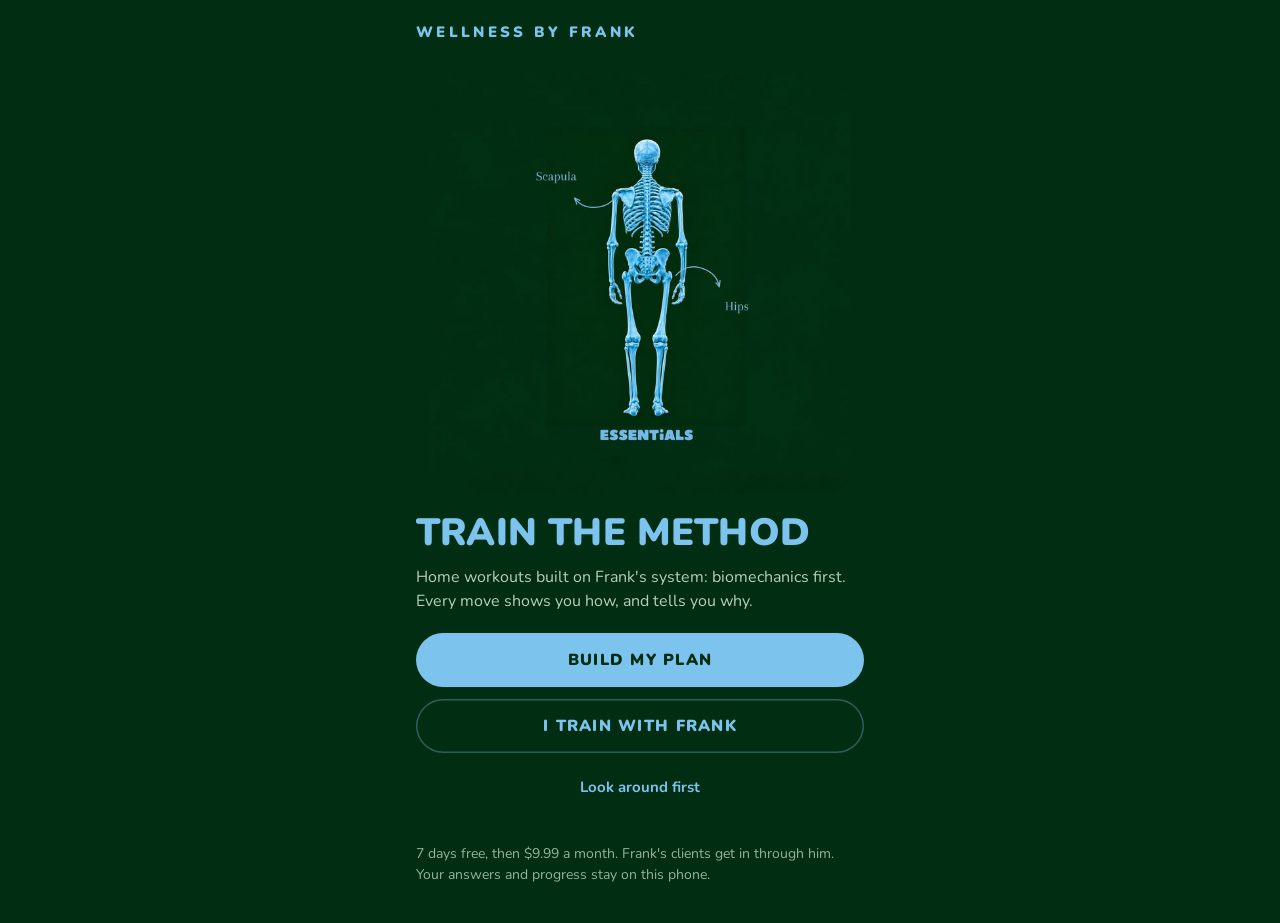
==== index.html @ ff4053e5 "Add the Wellness by Frank workout app with a realistic 3D coach Static web app (PWA, no build step) " ====
<!doctype html>
<html lang="en">
<head>
<meta charset="utf-8">
<meta name="viewport" content="width=device-width, initial-scale=1, viewport-fit=cover">
<title>Wellness by Frank</title>
<meta name="description" content="Home workouts on Frank's method: a 4-week plan, guided sessions with a moving coach, and the why behind every exercise.">
<meta name="theme-color" content="#012D12">
<meta name="color-scheme" content="dark">
<meta name="apple-mobile-web-app-capable" content="yes">
<meta name="mobile-web-app-capable" content="yes">
<meta name="apple-mobile-web-app-status-bar-style" content="black-translucent">
<meta name="apple-mobile-web-app-title" content="Frank">
<link rel="manifest" href="manifest.webmanifest">
<link rel="icon" href="img/icon-192.png" type="image/png">
<link rel="apple-touch-icon" href="img/icon-180.png">
<link rel="preconnect" href="https://fonts.googleapis.com">
<link rel="preconnect" href="https://fonts.gstatic.com" crossorigin>
<link rel="stylesheet" href="https://fonts.googleapis.com/css2?family=Gilda+Display&family=Nunito:wght@400;600;700;800;900&display=swap">
<link rel="stylesheet" href="app.css">
</head>
<body>
<main id="app" class="app" aria-live="off"></main>
<nav class="tabs" id="tabs" aria-label="Sections">
  <div class="tabs-in">
    <button class="tab" data-tab="plan"><svg viewBox="0 0 24 24" aria-hidden="true" fill="none" stroke="currentColor" stroke-width="1.8" stroke-linecap="round" stroke-linejoin="round"><rect x="3.5" y="5" width="17" height="15" rx="3"/><path d="M3.5 10h17M8 3v4M16 3v4M8 14h3"/></svg>Plan</button>
    <button class="tab" data-tab="workouts"><svg viewBox="0 0 24 24" aria-hidden="true" fill="none" stroke="currentColor" stroke-width="1.8" stroke-linecap="round" stroke-linejoin="round"><path d="M8 12h8"/><path d="M5.2 7.5 8 9.1v5.8l-2.8 1.6-2.8-1.6V9.1z"/><path d="M18.8 7.5l2.8 1.6v5.8l-2.8 1.6-2.8-1.6V9.1z"/></svg>Workouts</button>
    <button class="tab" data-tab="food"><svg viewBox="0 0 24 24" aria-hidden="true" fill="none" stroke="currentColor" stroke-width="1.8" stroke-linecap="round" stroke-linejoin="round"><path d="M3.5 12h17a8.5 8.5 0 0 1-17 0z"/><path d="M12 12c0-4 2.5-6.5 6-7-.3 3.6-2.6 6-6 7z"/></svg>Food</button>
    <button class="tab" data-tab="progress"><svg viewBox="0 0 24 24" aria-hidden="true" fill="none" stroke="currentColor" stroke-width="1.8" stroke-linecap="round" stroke-linejoin="round"><path d="M4 19h16"/><path d="M5 15l4.5-5 3.5 3 6-7"/><path d="M15 6h4v4"/></svg>Progress</button>
    <button class="tab" data-tab="frank"><svg viewBox="0 0 24 24" aria-hidden="true" fill="none" stroke="currentColor" stroke-width="1.8" stroke-linecap="round" stroke-linejoin="round"><circle cx="12" cy="8" r="3.6"/><path d="M4.5 20c.8-4 3.8-6 7.5-6s6.7 2 7.5 6"/></svg>Frank</button>
  </div>
</nav>
<div id="overlay" hidden></div>
<div id="toast" class="toast" role="status" aria-live="polite"></div>
<script src="js/figure.js"></script>
<script src="js/exercises.js"></script>
<script src="js/programs.js"></script>
<script src="js/science.js"></script>
<script src="js/sound.js"></script>
<script src="js/figure3d.js"></script>
<script src="js/app.js"></script>
<script type="importmap">{ "imports": { "three": "./vendor/three.module.min.js" } }</script>
<script type="module">
  // the 3D coach: the app starts with the 2D skeleton and switches when the model has loaded
  import * as THREE from 'three';
  import { GLTFLoader } from './vendor/jsm/GLTFLoader.js';
  import { RoomEnvironment } from './vendor/jsm/RoomEnvironment.js';
  window.THREE = THREE;
  window.WBF_GLTF = GLTFLoader;
  window.WBF_ROOM = RoomEnvironment;
  window.dispatchEvent(new Event('wbf-three'));
</script>
</body>
</html>
---- app.css ----
/* Wellness by Frank */
/* Layout: one phone-width column on Frank's forest green. The moving skeleton is the
   hero of every screen; heavy rounded caps state things, a thin serif annotates them,
   the way his posts do. */
:root {
  color-scheme: dark;
  --ground: #012D12;       /* Frank's forest green */
  --ground-2: #053A1B;     /* raised panels */
  --ground-3: #0B4A27;     /* tracks, pressed */
  --sky: #7CC4EE;          /* Frank's sky blue: accent, figure, statements */
  --sky-hi: #A9DCF8;
  --sky-lo: #3E7FB0;       /* far limbs, quiet strokes */
  --ink: #EAF3EC;          /* reading text */
  --ink-2: #B7CEBF;
  --ink-3: #93B49F;
  --line: rgba(124, 196, 238, 0.16);
  --line-2: rgba(124, 196, 238, 0.34);
  --warn: #F2C96B;
  --on-sky: #012D12;
  --scrim: rgba(0, 20, 8, 0.72);
  --f-display: 'Nunito', ui-rounded, 'Arial Rounded MT Bold', system-ui, sans-serif;
  --f-body: 'Nunito', ui-rounded, system-ui, -apple-system, 'Segoe UI', Roboto, sans-serif;
  --f-note: 'Gilda Display', 'Didot', 'Bodoni 72', Georgia, serif;
  --r-card: 18px;
  --r-small: 12px;
  --tabbar: 64px;
  --safe-b: env(safe-area-inset-bottom, 0px);
  --safe-t: env(safe-area-inset-top, 0px);
}

* { box-sizing: border-box; }
html { -webkit-text-size-adjust: 100%; height: 100%; }
body {
  margin: 0;
  min-height: 100%;
  background: var(--ground);
  color: var(--ink);
  font: 400 16px/1.5 var(--f-body);
  -webkit-font-smoothing: antialiased;
  -webkit-tap-highlight-color: transparent;
  overscroll-behavior-y: none;
}
img { max-width: 100%; display: block; }
button, input, select { font: inherit; color: inherit; }
button { cursor: pointer; }
a { color: var(--sky); }
:focus-visible { outline: 2px solid var(--sky-hi); outline-offset: 3px; border-radius: 6px; }
[hidden] { display: none !important; }
.sr { position: absolute; width: 1px; height: 1px; overflow: hidden; clip: rect(0 0 0 0); white-space: nowrap; }

/* ---- type ---- */
.label {
  margin: 0;
  font: 800 12px/1.3 var(--f-body);
  letter-spacing: 0.12em;
  text-transform: uppercase;
  color: var(--sky);
}
.label.dim { color: var(--ink-3); }
.display {
  margin: 0;
  font: 900 30px/1.02 var(--f-display);
  text-transform: uppercase;
  letter-spacing: 0.005em;
  color: var(--sky);
  text-wrap: balance;
}
.display.xl { font-size: 38px; }
.display.m { font-size: 22px; line-height: 1.08; }
.display.s { font-size: 17px; line-height: 1.12; }
.display.ink { color: var(--ink); }
.note { margin: 0; font: 400 21px/1.3 var(--f-note); color: var(--sky-hi); text-wrap: pretty; }
.note.s { font-size: 18px; }
.lead { margin: 0; color: var(--ink-2); font-size: 16px; text-wrap: pretty; }
.small { font-size: 14px; color: var(--ink-2); }
.meta { font-size: 14px; color: var(--ink-3); font-variant-numeric: tabular-nums; }
.num { font-variant-numeric: tabular-nums; }
.ico { width: 1.15em; height: 1.15em; vertical-align: -0.2em; color: var(--sky); }

/* ---- layout ---- */
.app { max-width: 480px; margin: 0 auto; min-height: 100%; position: relative; }
.screen {
  padding: calc(var(--safe-t) + 18px) 16px calc(var(--tabbar) + var(--safe-b) + 28px);
  display: flex; flex-direction: column; gap: 26px;
}
.screen.bare { padding-bottom: calc(var(--safe-b) + 112px); }
.stack { display: flex; flex-direction: column; gap: 12px; min-width: 0; }
.stack.tight { gap: 6px; }
.stack.loose { gap: 18px; }
.rowx { display: flex; align-items: center; gap: 12px; min-width: 0; }
.rowx.wrap { flex-wrap: wrap; }
.between { display: flex; align-items: baseline; justify-content: space-between; gap: 12px; }
.grow { flex: 1; min-width: 0; }
.top-bar { display: flex; align-items: center; justify-content: space-between; gap: 12px; min-height: 44px; }
.hr { height: 1px; background: var(--line); border: 0; margin: 0; }

/* ---- cards ---- */
.card {
  background: var(--ground-2);
  border: 1px solid var(--line);
  border-radius: var(--r-card);
  padding: 18px;
  display: flex; flex-direction: column; gap: 12px;
  min-width: 0;
}
.card.flush { padding: 0; overflow: hidden; gap: 0; }
.card.hero { padding: 18px 18px 16px; gap: 14px; }
.card.quiet { background: transparent; }

/* ---- buttons ---- */
.btn {
  display: inline-flex; align-items: center; justify-content: center; gap: 10px;
  min-height: 54px; padding: 0 26px;
  border: 0; border-radius: 999px;
  background: var(--sky); color: var(--on-sky);
  font: 900 16px/1 var(--f-display); letter-spacing: 0.08em; text-transform: uppercase;
  text-decoration: none;
  transition: transform 0.12s ease, background 0.2s ease;
}
.btn:active { transform: scale(0.98); background: var(--sky-hi); }
.btn.block { width: 100%; }
.btn.two {
  background: transparent; color: var(--sky);
  box-shadow: inset 0 0 0 1.5px var(--line-2);
}
.btn.two:active { background: var(--ground-3); }
.btn.small { min-height: 44px; padding: 0 18px; font-size: 14px; }
.btn svg { width: 20px; height: 20px; }
.link {
  background: none; border: 0; padding: 10px 0; min-height: 44px;
  color: var(--sky); font: 700 15px/1.2 var(--f-body);
  display: inline-flex; align-items: center; gap: 6px; text-decoration: none;
}
.link svg { width: 18px; height: 18px; }
.icon-btn {
  width: 44px; height: 44px; flex: none;
  display: inline-grid; place-items: center;
  background: transparent; border: 0; border-radius: 999px; color: var(--ink);
}
.icon-btn:active { background: var(--ground-3); }
.icon-btn svg { width: 24px; height: 24px; }
.icon-btn.ring { box-shadow: inset 0 0 0 1.5px var(--line-2); color: var(--sky); }

.chips { display: flex; gap: 8px; overflow-x: auto; padding: 2px 16px 4px; margin: 0 -16px; scrollbar-width: none; }
.chips::-webkit-scrollbar { display: none; }
.chip {
  flex: none; min-height: 40px; padding: 0 16px; border-radius: 999px;
  background: transparent; border: 1.5px solid var(--line-2); color: var(--ink-2);
  font: 700 14px/1 var(--f-body);
}
.chip[aria-pressed="true"] { background: var(--sky); border-color: var(--sky); color: var(--on-sky); }

.tag {
  display: inline-flex; align-items: center; gap: 4px;
  font: 800 11px/1 var(--f-body); letter-spacing: 0.1em; text-transform: uppercase;
  color: var(--sky); border: 1px solid var(--line-2); border-radius: 999px; padding: 5px 9px;
}
.tag.solid { background: var(--sky); color: var(--on-sky); border-color: var(--sky); }

/* ---- list rows ---- */
.list { display: flex; flex-direction: column; }
.list > * + * { border-top: 1px solid var(--line); }
.item {
  display: flex; align-items: center; gap: 14px; min-height: 64px; padding: 10px 0;
  background: none; border: 0; width: 100%; text-align: left; color: inherit;
}
.item .grow > b { display: block; font-weight: 700; font-size: 16px; color: var(--ink); line-height: 1.25; }
.item .grow > span { display: block; }
.item .chev { color: var(--ink-3); width: 20px; height: 20px; flex: none; }
.thumb {
  width: 56px; height: 56px; flex: none; border-radius: 14px;
  background: var(--ground-3); overflow: hidden; display: grid; place-items: center;
}
.thumb .fig { width: 100%; height: 100%; }
.thumb.big { width: 72px; height: 72px; }
.dose { font: 800 15px/1 var(--f-body); color: var(--sky); font-variant-numeric: tabular-nums; white-space: nowrap; }

/* ---- the figure ---- */
.fig { display: block; width: 100%; height: 100%; overflow: visible; }
.fg-floor { stroke: var(--line-2); stroke-width: 1; fill: none; vector-effect: non-scaling-stroke; }
.fg-shadow { fill: rgba(0, 0, 0, 0.3); }
.fg-bone, .fg-spine { fill: none; stroke-linecap: round; stroke-linejoin: round; }
.fg-near { stroke: var(--sky); stroke-width: 4.4; }
.fg-far { stroke: var(--sky-lo); stroke-width: 4; }
.fg-girdle { stroke: var(--sky); stroke-width: 3; }
.fg-spine { stroke: var(--sky); stroke-width: 6; }
.fg-foot { stroke-width: 3.4; }
.fg-head { fill: var(--sky); }
.fg-eye { fill: var(--ground); }
.fg-joints circle { fill: var(--ground); stroke: var(--sky-hi); stroke-width: 1; }
.fg-db { fill: var(--sky-lo); stroke: var(--sky-hi); stroke-width: 0.9; }
.fg-ring { fill: none; stroke: var(--sky-hi); stroke-width: 1.4; }
.fg-strap { stroke: var(--sky-lo); stroke-width: 1.6; fill: none; }
.fp-solid { fill: var(--ground-3); stroke: var(--sky-lo); stroke-width: 1; }
.fp-soft { fill: var(--ground-3); stroke: var(--sky); stroke-width: 1; }
.fp-line { stroke: var(--sky-lo); stroke-width: 1.4; fill: none; }
.fp-hatch { stroke: var(--sky-lo); stroke-width: 0.8; }
.fg-note-line { fill: none; stroke: var(--sky-hi); stroke-width: 1.3; stroke-linecap: round; stroke-linejoin: round; vector-effect: non-scaling-stroke; }
.fg-note-text { fill: var(--sky-hi); font-family: var(--f-note); }
.fig-box { position: relative; width: 100%; aspect-ratio: 4 / 3; max-width: 100%; }
.fig-box.wide { aspect-ratio: 16 / 10; }
.fig-box .fig, .fig-box .fig3d { position: absolute; inset: 0; }
.fig3d { display: block; width: 100%; height: 100%; }
.thumb .fig3d { width: 100%; height: 100%; }
.pl-fig-wrap { position: relative; flex: 1; min-height: 150px; display: flex; flex-direction: column; }
.pl-fig-wrap > .fig-box { flex: none; }
.turn { position: absolute; right: 0; bottom: 0; color: var(--sky); background: rgba(1, 45, 18, 0.6); }
.turn svg { width: 22px; height: 22px; }

/* ---- tab bar ---- */
.tabs {
  position: fixed; left: 0; right: 0; bottom: 0; z-index: 20;
  padding-bottom: var(--safe-b);
  background: var(--ground);
  border-top: 1px solid var(--line);
}
.tabs-in { max-width: 480px; margin: 0 auto; display: grid; grid-template-columns: repeat(5, 1fr); height: var(--tabbar); }
.tab {
  background: none; border: 0; color: var(--ink-3);
  display: flex; flex-direction: column; align-items: center; justify-content: center; gap: 4px;
  font: 700 11px/1 var(--f-body); letter-spacing: 0.02em;
}
.tab svg { width: 24px; height: 24px; }
.tab[aria-current="page"] { color: var(--sky); }

/* ---- plan ---- */
.hello { display: flex; justify-content: space-between; align-items: flex-start; gap: 12px; }
.avatar {
  width: 44px; height: 44px; border-radius: 999px; flex: none;
  background: var(--sky); color: var(--on-sky); border: 0;
  font: 900 18px/1 var(--f-display); display: grid; place-items: center;
}
.weeks { display: flex; flex-direction: column; gap: 8px; }
.week { display: grid; grid-template-columns: 34px repeat(7, 1fr); gap: 4px; align-items: center; }
.week .label { font-size: 11px; }
.day {
  aspect-ratio: 1; max-width: 100%; min-height: 36px; border-radius: 999px; border: 0;
  display: grid; place-items: center;
  font: 800 13px/1 var(--f-body); font-variant-numeric: tabular-nums;
  background: transparent; color: var(--ink-3); padding: 0;
}
.day.train { color: var(--ink); box-shadow: inset 0 0 0 1.5px var(--line-2); background: var(--ground-2); }
.day.rest { color: var(--ink-3); font-weight: 600; opacity: 0.55; }
.day.done { background: var(--sky); color: var(--on-sky); box-shadow: none; }
.day.done svg { width: 16px; height: 16px; }
.day.next { box-shadow: inset 0 0 0 2.5px var(--sky); color: var(--sky); }
.day.today-mark { position: relative; }
.legend { display: flex; gap: 16px; flex-wrap: wrap; }
.legend span { display: inline-flex; align-items: center; gap: 6px; font-size: 13px; color: var(--ink-3); }
.legend i { width: 12px; height: 12px; border-radius: 99px; display: inline-block; }

.lesson { position: relative; padding-right: 54px; }
.lesson svg.doodle { position: absolute; right: 12px; top: 14px; width: 40px; height: 40px; color: var(--sky-lo); }

.rail { display: flex; gap: 12px; overflow-x: auto; scroll-snap-type: x mandatory; padding: 2px 16px 6px; margin: 0 -16px; scrollbar-width: none; }
.rail::-webkit-scrollbar { display: none; }
.rail > * { scroll-snap-align: start; flex: none; }
.mini {
  width: 160px; background: var(--ground-2); border: 1px solid var(--line); border-radius: var(--r-card);
  padding: 12px; display: flex; flex-direction: column; gap: 8px; text-align: left; color: inherit;
}
.mini .fig-box { aspect-ratio: 4 / 3; background: var(--ground-3); border-radius: 12px; overflow: hidden; }
.mini b { font-weight: 800; font-size: 15px; line-height: 1.2; }

.prog {
  width: 78%; max-width: 330px; background: var(--ground-2); border: 1px solid var(--line); border-radius: var(--r-card);
  overflow: hidden; color: inherit; text-align: left; padding: 0; display: flex; flex-direction: column;
}
.prog img { width: 100%; aspect-ratio: 1; object-fit: cover; }
.prog .cap { padding: 14px 16px 16px; display: flex; flex-direction: column; gap: 4px; }

.levels .item .tag { margin-left: auto; }
.here { color: var(--sky); font-weight: 800; }

/* ---- workout detail ---- */
.detail-head { display: flex; flex-direction: column; gap: 10px; }
.block-title { display: flex; justify-content: space-between; align-items: baseline; padding-top: 6px; }
.dock {
  position: fixed; left: 0; right: 0; bottom: 0; z-index: 25;
  padding: 12px 16px calc(var(--safe-b) + 12px);
  background: var(--ground);
  border-top: 1px solid var(--line);
}
.dock-in { max-width: 448px; margin: 0 auto; display: flex; gap: 10px; }
.swap-btn { color: var(--ink-3); }
.kit-line { display: flex; flex-wrap: wrap; gap: 6px; }

/* ---- sheet and modal ---- */
.sheet-wrap { position: fixed; inset: 0; z-index: 40; display: flex; align-items: flex-end; justify-content: center; background: var(--scrim); }
.sheet {
  width: 100%; max-width: 480px; max-height: 92%; overflow-y: auto; overscroll-behavior: contain;
  background: var(--ground); border-radius: 22px 22px 0 0; border-top: 1px solid var(--line-2);
  padding: 8px 16px calc(var(--safe-b) + 28px);
  animation: rise 0.22s ease-out;
}
.sheet .grab { width: 40px; height: 4px; border-radius: 9px; background: var(--line-2); margin: 4px auto 6px; }
.sheet-body { display: flex; flex-direction: column; gap: 20px; }
@keyframes rise { from { transform: translateY(24px); opacity: 0.4; } to { transform: none; opacity: 1; } }
.modal-wrap { position: fixed; inset: 0; z-index: 60; display: grid; place-items: center; padding: 24px; background: var(--scrim); }
.modal { width: 100%; max-width: 360px; background: var(--ground-2); border: 1px solid var(--line-2); border-radius: 20px; padding: 22px; display: flex; flex-direction: column; gap: 16px; }
.modal .rowx { justify-content: flex-end; }
.toast {
  position: fixed; left: 50%; bottom: calc(var(--tabbar) + var(--safe-b) + 16px); z-index: 70;
  transform: translate(-50%, 20px); opacity: 0; pointer-events: none;
  background: var(--sky); color: var(--on-sky); border-radius: 999px; padding: 12px 18px;
  font: 800 14px/1.2 var(--f-body); max-width: calc(100% - 32px); text-align: center;
  transition: opacity 0.2s ease, transform 0.2s ease;
}
.toast.on { opacity: 1; transform: translate(-50%, 0); }

.steps { margin: 0; padding: 0; list-style: none; counter-reset: s; display: flex; flex-direction: column; gap: 10px; }
.steps li { counter-increment: s; display: grid; grid-template-columns: 28px 1fr; gap: 8px; color: var(--ink); }
.steps li::before {
  content: counter(s); width: 24px; height: 24px; border-radius: 99px; background: var(--ground-3); color: var(--sky);
  font: 900 13px/24px var(--f-body); text-align: center; margin-top: 1px;
}
.bul { margin: 0; padding: 0; list-style: none; display: flex; flex-direction: column; gap: 8px; }
.bul li { position: relative; padding-left: 20px; color: var(--ink); }
.bul li::before { content: ''; position: absolute; left: 4px; top: 10px; width: 7px; height: 2px; background: var(--sky); border-radius: 2px; }
.bul.x li::before { width: 9px; height: 9px; top: 7px; left: 2px; background: none; border: 2px solid var(--warn); border-radius: 99px; }

/* ---- onboarding ---- */
.ob { min-height: 100%; display: flex; flex-direction: column; gap: 22px; padding: calc(var(--safe-t) + 14px) 16px calc(var(--safe-b) + 24px); }
.ob-bar { height: 4px; background: var(--ground-3); border-radius: 9px; overflow: hidden; flex: 1; }
.ob-bar i { display: block; height: 100%; background: var(--sky); border-radius: 9px; transition: width 0.3s ease; }
.choice {
  display: flex; align-items: center; gap: 14px; width: 100%; text-align: left;
  padding: 16px; border-radius: 16px; min-height: 72px;
  background: var(--ground-2); border: 1.5px solid var(--line); color: var(--ink);
}
.choice b { display: block; font-weight: 800; font-size: 17px; }
.choice span { display: block; font-size: 14px; color: var(--ink-2); }
.choice[aria-pressed="true"], .choice[aria-checked="true"] { border-color: var(--sky); background: var(--ground-3); }
.choice .ic { width: 44px; height: 44px; border-radius: 12px; display: grid; place-items: center; background: var(--ground-3); color: var(--sky); flex: none; }
.choice .ic svg { width: 26px; height: 26px; }
.choice .tick { margin-left: auto; width: 26px; height: 26px; border-radius: 99px; flex: none; box-shadow: inset 0 0 0 1.5px var(--line-2); display: grid; place-items: center; color: transparent; }
.choice[aria-pressed="true"] .tick, .choice[aria-checked="true"] .tick { background: var(--sky); box-shadow: none; color: var(--on-sky); }
.choice .tick svg { width: 16px; height: 16px; }
.bigpick { display: grid; grid-template-columns: repeat(3, 1fr); gap: 10px; }
.bigpick button {
  min-height: 96px; border-radius: 18px; background: var(--ground-2); border: 1.5px solid var(--line); color: var(--ink);
  display: flex; flex-direction: column; align-items: center; justify-content: center; gap: 4px;
}
.bigpick button b { font: 900 34px/1 var(--f-display); color: var(--sky); }
.bigpick button span { font-size: 13px; color: var(--ink-2); }
.bigpick button[aria-pressed="true"] { border-color: var(--sky); background: var(--ground-3); }
.yn { display: flex; flex-direction: column; }
.yn > div { display: flex; align-items: center; gap: 12px; padding: 12px 0; border-top: 1px solid var(--line); }
.yn > div:last-child { border-bottom: 1px solid var(--line); }
.yn p { margin: 0; flex: 1; min-width: 0; }
.seg { display: inline-flex; background: var(--ground-3); border-radius: 999px; padding: 3px; flex: none; }
.seg button { border: 0; background: none; min-height: 38px; min-width: 52px; padding: 0 12px; border-radius: 999px; font: 800 14px/1 var(--f-body); color: var(--ink-2); }
.seg button[aria-pressed="true"] { background: var(--sky); color: var(--on-sky); }
.field { display: flex; flex-direction: column; gap: 6px; }
.field label { font: 800 12px/1.2 var(--f-body); letter-spacing: 0.12em; text-transform: uppercase; color: var(--sky); }
.input {
  width: 100%; min-height: 52px; padding: 0 16px; border-radius: 14px;
  background: var(--ground-2); border: 1.5px solid var(--line-2); color: var(--ink); font-size: 17px;
}
.input:focus { outline: none; border-color: var(--sky); }
.input::placeholder { color: var(--ink-3); }
.inline-form { display: flex; gap: 8px; }
.inline-form .input { flex: 1; min-width: 0; }
.callout { border-left: 3px solid var(--warn); padding: 4px 0 4px 14px; color: var(--ink); }
.callout.sky { border-color: var(--sky); }
.welcome { min-height: 100%; display: flex; flex-direction: column; padding: calc(var(--safe-t) + 10px) 16px calc(var(--safe-b) + 24px); gap: 20px; }
.welcome .hero-img { width: 100%; max-width: 420px; margin: 0 auto; aspect-ratio: 1; border-radius: 24px; overflow: hidden; }
.welcome .hero-img img { width: 100%; height: 100%; object-fit: cover; }
.wordmark { font: 900 15px/1 var(--f-display); letter-spacing: 0.22em; text-transform: uppercase; color: var(--sky); }

/* ---- player ---- */
.player {
  position: fixed; inset: 0; z-index: 30; background: var(--ground);
  display: flex; flex-direction: column;
  padding: calc(var(--safe-t) + 8px) 16px calc(var(--safe-b) + 18px);
  max-width: 480px; margin: 0 auto;
}
.pl-top { display: flex; align-items: center; gap: 8px; }
.pl-segs { flex: 1; display: flex; gap: 3px; min-width: 0; }
.pl-segs i { flex: 1; height: 4px; border-radius: 9px; background: var(--ground-3); }
.pl-segs i.on { background: var(--sky); }
.pl-segs i.now { background: var(--sky-lo); }
.pl-clock { font: 800 14px/1 var(--f-body); color: var(--ink-2); font-variant-numeric: tabular-nums; min-width: 48px; text-align: right; }
.pl-body { flex: 1; min-height: 0; display: flex; flex-direction: column; gap: 10px; padding-top: 8px; }
.pl-fig { flex: 1; min-height: 150px; position: relative; }
.pl-fig .fig, .pl-fig .fig3d { position: absolute; inset: 0; }
.pl-next-fig .fig3d { position: absolute; inset: 0; }
.pl-name { display: flex; flex-direction: column; gap: 6px; }
.pl-big { font: 900 76px/0.95 var(--f-display); color: var(--ink); font-variant-numeric: tabular-nums; letter-spacing: -0.01em; }
.pl-big small { font-size: 0.5em; color: var(--sky); margin-right: 6px; }
.pl-bar { height: 6px; border-radius: 9px; background: var(--ground-3); overflow: hidden; }
.pl-bar i { display: block; height: 100%; width: 0; background: var(--sky); border-radius: 9px; transition: width 0.25s linear; }
.pl-cue { min-height: 1.3em; }
.pl-ctrl { display: grid; grid-template-columns: 1fr auto 1fr; align-items: center; gap: 10px; padding-top: 6px; }
.pl-ctrl .icon-btn { width: 56px; height: 56px; }
.pl-ctrl .icon-btn:first-child { justify-self: start; }
.pl-ctrl .icon-btn:last-child { justify-self: end; }
.pl-main {
  width: 88px; height: 88px; border-radius: 999px; border: 0;
  background: var(--sky); color: var(--on-sky); display: grid; place-items: center;
}
.pl-main svg { width: 38px; height: 38px; }
.pl-main:active { background: var(--sky-hi); }
.pl-rest { flex: 1; display: flex; flex-direction: column; justify-content: center; gap: 16px; }
.pl-next { display: flex; flex-direction: column; gap: 8px; padding: 14px 16px 16px; border-radius: var(--r-card); background: var(--ground-2); border: 1px solid var(--line); }
.pl-next-fig { position: relative; width: 100%; aspect-ratio: 16 / 9; max-width: 100%; }
.pl-next-fig .fig { position: absolute; inset: 0; }
.ring-wrap { position: relative; width: 168px; height: 168px; margin: 0 auto; }
.ring-wrap svg { width: 100%; height: 100%; transform: rotate(-90deg); }
.ring-wrap .track { fill: none; stroke: var(--ground-3); stroke-width: 10; }
.ring-wrap .fill { fill: none; stroke: var(--sky); stroke-width: 10; stroke-linecap: round; transition: stroke-dashoffset 0.25s linear; }
.ring-wrap .pl-big { position: absolute; inset: 0; display: grid; place-items: center; font-size: 72px; color: var(--sky); }
.badge { width: 64px; height: 64px; border-radius: 999px; background: var(--sky); color: var(--on-sky); display: grid; place-items: center; }
.badge svg { width: 34px; height: 34px; stroke-width: 2.6; }
.paused-veil { position: absolute; inset: 0; display: grid; place-items: center; background: rgba(1, 45, 18, 0.55); border-radius: 18px; }

/* ---- done ---- */
.stats { display: grid; grid-template-columns: repeat(3, 1fr); gap: 1px; background: var(--line); border-radius: var(--r-card); overflow: hidden; border: 1px solid var(--line); }
.stats > div { background: var(--ground-2); padding: 14px 12px; display: flex; flex-direction: column; gap: 4px; min-width: 0; }
.stats b { font: 900 26px/1 var(--f-display); color: var(--ink); font-variant-numeric: tabular-nums; }
.stats span { font-size: 12px; color: var(--ink-3); font-weight: 700; text-transform: uppercase; letter-spacing: 0.1em; }
.feel { display: grid; grid-template-columns: repeat(3, 1fr); gap: 8px; }
.feel button { min-height: 56px; border-radius: 14px; border: 1.5px solid var(--line-2); background: transparent; color: var(--ink); font-weight: 800; font-size: 14px; padding: 6px; }
.feel button[aria-pressed="true"] { background: var(--sky); border-color: var(--sky); color: var(--on-sky); }

/* ---- progress ---- */
.cal { display: grid; grid-template-columns: repeat(7, 1fr); gap: 4px; text-align: center; }
.cal .dow { font: 800 11px/1 var(--f-body); color: var(--ink-3); padding: 4px 0 6px; letter-spacing: 0.06em; }
.cal .d { aspect-ratio: 1; display: grid; place-items: center; border-radius: 99px; font-size: 14px; color: var(--ink-2); font-variant-numeric: tabular-nums; max-width: 100%; }
.cal .d.on { background: var(--sky); color: var(--on-sky); font-weight: 800; }
.cal .d.today { box-shadow: inset 0 0 0 1.5px var(--sky); color: var(--sky); font-weight: 800; }
.cal .d.on.today { box-shadow: inset 0 0 0 2px var(--on-sky); color: var(--on-sky); }
.chart { width: 100%; height: auto; display: block; overflow: visible; }
.chart text { font: 700 11px var(--f-body); fill: var(--ink-3); }
.chart .bar { fill: var(--sky); }
.chart .bar.dim { fill: var(--sky-lo); }
.chart .grid { stroke: var(--line); stroke-width: 1; }
.chart .line { fill: none; stroke: var(--sky); stroke-width: 2.5; stroke-linejoin: round; stroke-linecap: round; }
.chart .area { fill: rgba(124, 196, 238, 0.12); }
.chart .dot { fill: var(--ground); stroke: var(--sky); stroke-width: 2.5; }
.chart .val { fill: var(--ink); font-weight: 800; }
.empty { color: var(--ink-3); font-size: 15px; }

/* ---- food ---- */
.glasses { display: grid; grid-template-columns: repeat(8, 1fr); gap: 6px; }
.glass { aspect-ratio: 3 / 4; border: 0; border-radius: 10px; background: var(--ground-3); color: var(--sky-lo); display: grid; place-items: center; padding: 0; max-width: 100%; }
.glass svg { width: 70%; height: 70%; }
.glass[aria-pressed="true"] { background: var(--sky); color: var(--on-sky); }
.meal { display: flex; flex-direction: column; gap: 10px; padding: 14px 0; }
.meal-top { display: flex; gap: 10px; align-items: baseline; }
.meal-top b { font-weight: 700; flex: 1; min-width: 0; overflow-wrap: anywhere; }
.toggles { display: flex; gap: 8px; flex-wrap: wrap; }
.toggle { min-height: 36px; padding: 0 14px; border-radius: 999px; border: 1.5px solid var(--line-2); background: none; color: var(--ink-2); font: 700 13px/1 var(--f-body); display: inline-flex; align-items: center; gap: 6px; }
.toggle[aria-pressed="true"] { border-color: var(--sky); color: var(--sky); background: var(--ground-3); }
.toggle svg { width: 14px; height: 14px; }

/* ---- frank ---- */
.frank-hero { margin: calc(-1 * (var(--safe-t) + 18px)) -16px 0; position: relative; }
.frank-hero img { width: 100%; aspect-ratio: 1; object-fit: cover; }
.method { display: flex; flex-direction: column; gap: 4px; padding: 14px 0; }
.switch {
  width: 52px; height: 32px; border-radius: 999px; border: 0; background: var(--ground-3); position: relative; flex: none;
  box-shadow: inset 0 0 0 1.5px var(--line-2);
}
.switch::after { content: ''; position: absolute; top: 4px; left: 4px; width: 24px; height: 24px; border-radius: 99px; background: var(--ink-3); transition: transform 0.18s ease, background 0.18s ease; }
.switch[aria-checked="true"] { background: var(--sky); box-shadow: none; }
.switch[aria-checked="true"]::after { transform: translateX(20px); background: var(--on-sky); }
.set-row { display: flex; align-items: center; gap: 12px; min-height: 60px; padding: 8px 0; }
.set-row > div { flex: 1; min-width: 0; }
.set-row b { display: block; font-weight: 700; }
.handle { font: 800 17px/1.2 var(--f-body); color: var(--ink); user-select: all; -webkit-user-select: all; }

@media (min-width: 560px) {
  .screen { padding-top: calc(var(--safe-t) + 28px); }
}
@media (prefers-reduced-motion: reduce) {
  *, *::before, *::after { animation: none !important; transition: none !important; }
}

/* ---- membership, Frank's clients, coach tools ---- */
.coach-row { display: flex; flex-direction: column; gap: 10px; padding: 14px 0; }
.coach-row b { display: block; font-weight: 700; }
.coach-move { display: flex; align-items: center; gap: 12px; padding: 10px 0; }
.coach-move b { font-weight: 700; line-height: 1.25; }
.stepper { display: inline-flex; align-items: center; gap: 10px; }
.stepper .icon-btn { width: 38px; height: 38px; }
.stepper .icon-btn svg { width: 18px; height: 18px; }
.stepper .dose { min-width: 70px; text-align: center; }
textarea.input { font: inherit; line-height: 1.45; }

/* ---- the science page ---- */
.cite { display: inline-grid; place-items: center; min-width: 22px; height: 20px; padding: 0 5px; margin-left: 3px; border-radius: 999px;
  background: var(--ground-3); color: var(--sky); font: 800 11px/1 var(--f-body); text-decoration: none; vertical-align: 1px; }
.sources { margin: 0; padding-left: 22px; display: flex; flex-direction: column; gap: 10px; color: var(--ink-2); font-size: 14px; }
.sources a { color: var(--ink-2); overflow-wrap: anywhere; }
.sources li.hit a { color: var(--sky); }
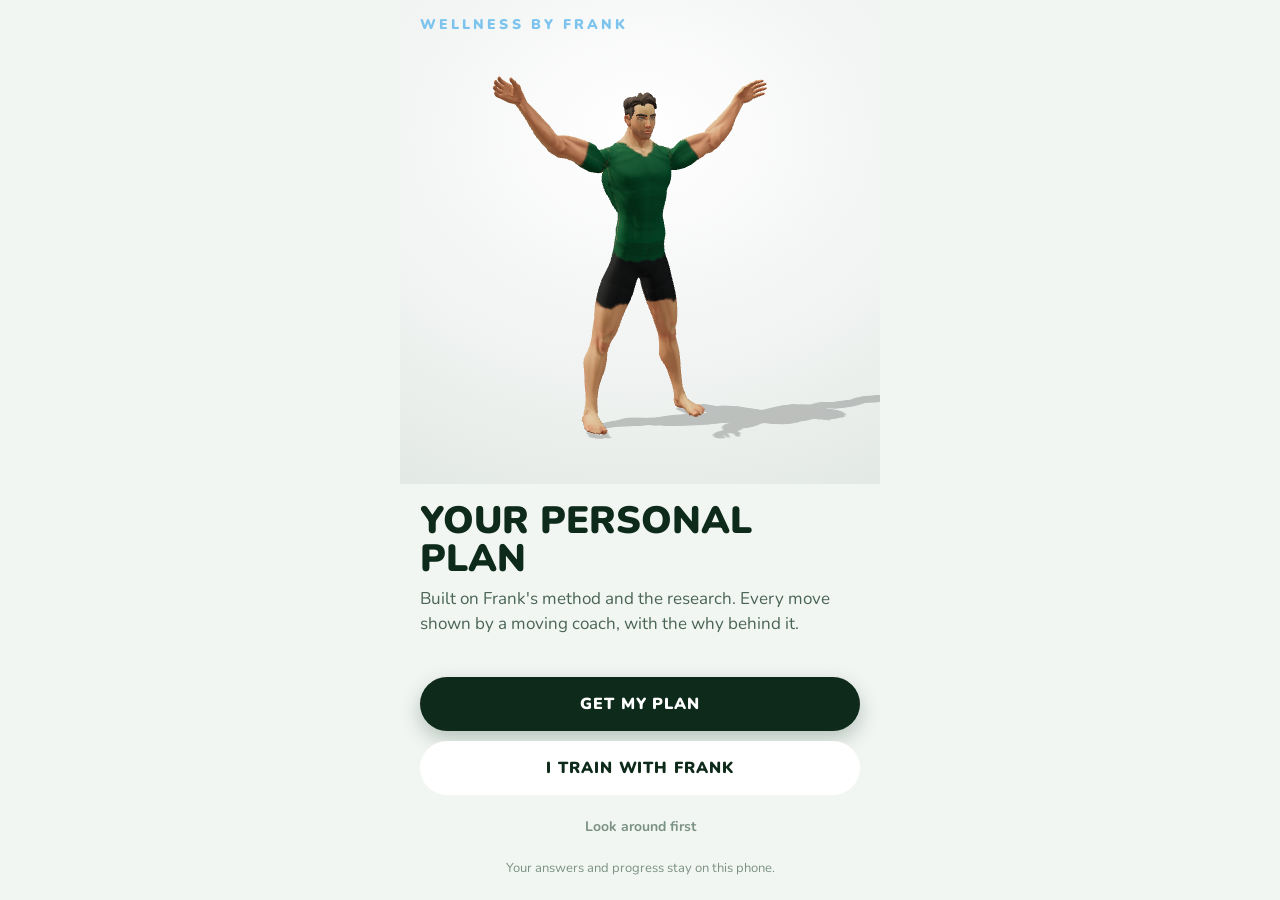
==== commit 26f530bc: "Rebuild the app to the reference app's standard - Onboarding in three parts like the reference app: " ====
--- a/index.html
+++ b/index.html
@@ -25,9 +25,9 @@
   <div class="tabs-in">
     <button class="tab" data-tab="plan"><svg viewBox="0 0 24 24" aria-hidden="true" fill="none" stroke="currentColor" stroke-width="1.8" stroke-linecap="round" stroke-linejoin="round"><rect x="3.5" y="5" width="17" height="15" rx="3"/><path d="M3.5 10h17M8 3v4M16 3v4M8 14h3"/></svg>Plan</button>
     <button class="tab" data-tab="workouts"><svg viewBox="0 0 24 24" aria-hidden="true" fill="none" stroke="currentColor" stroke-width="1.8" stroke-linecap="round" stroke-linejoin="round"><path d="M8 12h8"/><path d="M5.2 7.5 8 9.1v5.8l-2.8 1.6-2.8-1.6V9.1z"/><path d="M18.8 7.5l2.8 1.6v5.8l-2.8 1.6-2.8-1.6V9.1z"/></svg>Workouts</button>
-    <button class="tab" data-tab="food"><svg viewBox="0 0 24 24" aria-hidden="true" fill="none" stroke="currentColor" stroke-width="1.8" stroke-linecap="round" stroke-linejoin="round"><path d="M3.5 12h17a8.5 8.5 0 0 1-17 0z"/><path d="M12 12c0-4 2.5-6.5 6-7-.3 3.6-2.6 6-6 7z"/></svg>Food</button>
-    <button class="tab" data-tab="progress"><svg viewBox="0 0 24 24" aria-hidden="true" fill="none" stroke="currentColor" stroke-width="1.8" stroke-linecap="round" stroke-linejoin="round"><path d="M4 19h16"/><path d="M5 15l4.5-5 3.5 3 6-7"/><path d="M15 6h4v4"/></svg>Progress</button>
-    <button class="tab" data-tab="frank"><svg viewBox="0 0 24 24" aria-hidden="true" fill="none" stroke="currentColor" stroke-width="1.8" stroke-linecap="round" stroke-linejoin="round"><circle cx="12" cy="8" r="3.6"/><path d="M4.5 20c.8-4 3.8-6 7.5-6s6.7 2 7.5 6"/></svg>Frank</button>
+    <button class="tab" data-tab="today"><svg viewBox="0 0 24 24" aria-hidden="true" fill="none" stroke="currentColor" stroke-width="1.8" stroke-linecap="round" stroke-linejoin="round"><path d="M3 12h4l2.2-5.5 4.6 11 2.2-5.5H21"/></svg>Today</button>
+    <button class="tab" data-tab="me"><svg viewBox="0 0 24 24" aria-hidden="true" fill="none" stroke="currentColor" stroke-width="1.8" stroke-linecap="round" stroke-linejoin="round"><circle cx="12" cy="8" r="3.6"/><path d="M4.5 20c.8-4 3.8-6 7.5-6s6.7 2 7.5 6"/></svg>Me</button>
+    <button class="tab" data-tab="frank"><svg viewBox="0 0 24 24" aria-hidden="true" fill="none" stroke="currentColor" stroke-width="1.8" stroke-linecap="round" stroke-linejoin="round"><circle cx="12" cy="12" r="8.5"/><path d="M10 16.5V8h4.6M10 12.2h3.6"/></svg>Frank</button>
   </div>
 </nav>
 <div id="overlay" hidden></div>
@@ -38,6 +38,7 @@
 <script src="js/science.js"></script>
 <script src="js/sound.js"></script>
 <script src="js/figure3d.js"></script>
+<script src="js/media.js"></script>
 <script src="js/app.js"></script>
 <script type="importmap">{ "imports": { "three": "./vendor/three.module.min.js" } }</script>
 <script type="module">
--- a/app.css
+++ b/app.css
@@ -1,28 +1,40 @@
 /* Wellness by Frank */
-/* Layout: one phone-width column on Frank's forest green. The moving skeleton is the
-   hero of every screen; heavy rounded caps state things, a thin serif annotates them,
-   the way his posts do. */
+/* Two moods, like the app it follows: a light, friendly onboarding, and the main app dark on
+   Frank's forest green. Exercise demos sit on light "studio" cards, the way filmed video does.
+   Heavy rounded caps state things; a thin serif annotates them, as in Frank's posts. */
 :root {
   color-scheme: dark;
   --ground: #012D12;       /* Frank's forest green */
   --ground-2: #053A1B;     /* raised panels */
   --ground-3: #0B4A27;     /* tracks, pressed */
-  --sky: #7CC4EE;          /* Frank's sky blue: accent, figure, statements */
+  --ground-4: #12603A;
+  --sky: #7CC4EE;          /* Frank's sky blue */
   --sky-hi: #A9DCF8;
-  --sky-lo: #3E7FB0;       /* far limbs, quiet strokes */
-  --ink: #EAF3EC;          /* reading text */
+  --sky-lo: #3E7FB0;
+  --ink: #EAF3EC;
   --ink-2: #B7CEBF;
-  --ink-3: #93B49F;
+  --ink-3: #8FB09B;
   --line: rgba(124, 196, 238, 0.16);
   --line-2: rgba(124, 196, 238, 0.34);
   --warn: #F2C96B;
+  --red: #E06A5A;
   --on-sky: #012D12;
   --scrim: rgba(0, 20, 8, 0.72);
+  /* light: onboarding and studio cards */
+  --paper: #F2F6F3;
+  --paper-2: #FFFFFF;
+  --paper-3: #E3EAE6;
+  --ink-d: #0E2A1A;
+  --ink-d2: #4A6455;
+  --ink-d3: #7A9183;
+  --line-d: rgba(1, 45, 18, 0.12);
+  --grad: linear-gradient(100deg, #B9E3FA 0%, #7CC4EE 48%, #4C9FD8 100%);
+  --studio: radial-gradient(120% 95% at 50% 28%, #FFFFFF 0%, #F0F3F1 52%, #DEE5E0 100%);
   --f-display: 'Nunito', ui-rounded, 'Arial Rounded MT Bold', system-ui, sans-serif;
   --f-body: 'Nunito', ui-rounded, system-ui, -apple-system, 'Segoe UI', Roboto, sans-serif;
   --f-note: 'Gilda Display', 'Didot', 'Bodoni 72', Georgia, serif;
-  --r-card: 18px;
-  --r-small: 12px;
+  --r-card: 20px;
+  --r-small: 14px;
   --tabbar: 64px;
   --safe-b: env(safe-area-inset-bottom, 0px);
   --safe-t: env(safe-area-inset-top, 0px);
@@ -31,17 +43,15 @@
 * { box-sizing: border-box; }
 html { -webkit-text-size-adjust: 100%; height: 100%; }
 body {
-  margin: 0;
-  min-height: 100%;
-  background: var(--ground);
-  color: var(--ink);
+  margin: 0; min-height: 100%;
+  background: var(--ground); color: var(--ink);
   font: 400 16px/1.5 var(--f-body);
-  -webkit-font-smoothing: antialiased;
-  -webkit-tap-highlight-color: transparent;
+  -webkit-font-smoothing: antialiased; -webkit-tap-highlight-color: transparent;
   overscroll-behavior-y: none;
 }
+body.light { background: var(--paper); color: var(--ink-d); }
 img { max-width: 100%; display: block; }
-button, input, select { font: inherit; color: inherit; }
+button, input, select, textarea { font: inherit; color: inherit; }
 button { cursor: pointer; }
 a { color: var(--sky); }
 :focus-visible { outline: 2px solid var(--sky-hi); outline-offset: 3px; border-radius: 6px; }
@@ -49,133 +59,97 @@
 .sr { position: absolute; width: 1px; height: 1px; overflow: hidden; clip: rect(0 0 0 0); white-space: nowrap; }
 
 /* ---- type ---- */
-.label {
-  margin: 0;
-  font: 800 12px/1.3 var(--f-body);
-  letter-spacing: 0.12em;
-  text-transform: uppercase;
-  color: var(--sky);
-}
+.label { margin: 0; font: 800 12px/1.3 var(--f-body); letter-spacing: 0.12em; text-transform: uppercase; color: var(--sky); }
 .label.dim { color: var(--ink-3); }
-.display {
-  margin: 0;
-  font: 900 30px/1.02 var(--f-display);
-  text-transform: uppercase;
-  letter-spacing: 0.005em;
-  color: var(--sky);
-  text-wrap: balance;
-}
-.display.xl { font-size: 38px; }
+.display { margin: 0; font: 900 30px/1.02 var(--f-display); text-transform: uppercase; letter-spacing: 0.005em; color: var(--ink); text-wrap: balance; }
+.display.xl { font-size: 36px; }
 .display.m { font-size: 22px; line-height: 1.08; }
 .display.s { font-size: 17px; line-height: 1.12; }
-.display.ink { color: var(--ink); }
-.note { margin: 0; font: 400 21px/1.3 var(--f-note); color: var(--sky-hi); text-wrap: pretty; }
-.note.s { font-size: 18px; }
+.display.sky { color: var(--sky); }
+.h1 { margin: 0; font: 900 28px/1.1 var(--f-display); letter-spacing: -0.01em; text-wrap: balance; }
+.h2 { margin: 0; font: 900 20px/1.2 var(--f-display); letter-spacing: -0.005em; }
+.note { margin: 0; font: 400 20px/1.3 var(--f-note); color: var(--sky-hi); text-wrap: pretty; }
+.note.s { font-size: 17px; }
 .lead { margin: 0; color: var(--ink-2); font-size: 16px; text-wrap: pretty; }
-.small { font-size: 14px; color: var(--ink-2); }
+.small { font-size: 14px; color: var(--ink-2); margin: 0; }
 .meta { font-size: 14px; color: var(--ink-3); font-variant-numeric: tabular-nums; }
 .num { font-variant-numeric: tabular-nums; }
 .ico { width: 1.15em; height: 1.15em; vertical-align: -0.2em; color: var(--sky); }
+.accent { color: var(--sky); }
 
 /* ---- layout ---- */
 .app { max-width: 480px; margin: 0 auto; min-height: 100%; position: relative; }
-.screen {
-  padding: calc(var(--safe-t) + 18px) 16px calc(var(--tabbar) + var(--safe-b) + 28px);
-  display: flex; flex-direction: column; gap: 26px;
-}
+.screen { padding: calc(var(--safe-t) + 16px) 16px calc(var(--tabbar) + var(--safe-b) + 28px); display: flex; flex-direction: column; gap: 24px; }
 .screen.bare { padding-bottom: calc(var(--safe-b) + 112px); }
 .stack { display: flex; flex-direction: column; gap: 12px; min-width: 0; }
 .stack.tight { gap: 6px; }
 .stack.loose { gap: 18px; }
 .rowx { display: flex; align-items: center; gap: 12px; min-width: 0; }
 .rowx.wrap { flex-wrap: wrap; }
-.between { display: flex; align-items: baseline; justify-content: space-between; gap: 12px; }
+.between { display: flex; align-items: center; justify-content: space-between; gap: 12px; min-width: 0; }
 .grow { flex: 1; min-width: 0; }
-.top-bar { display: flex; align-items: center; justify-content: space-between; gap: 12px; min-height: 44px; }
-.hr { height: 1px; background: var(--line); border: 0; margin: 0; }
+.top-bar { display: flex; align-items: center; justify-content: space-between; gap: 8px; min-height: 44px; }
+.top-bar .title { font: 900 16px/1.2 var(--f-display); text-align: center; flex: 1; min-width: 0; overflow: hidden; text-overflow: ellipsis; white-space: nowrap; }
+.sec-head { display: flex; align-items: baseline; justify-content: space-between; gap: 12px; }
+.sec-head .h2 { font-size: 19px; }
 
 /* ---- cards ---- */
-.card {
-  background: var(--ground-2);
-  border: 1px solid var(--line);
-  border-radius: var(--r-card);
-  padding: 18px;
-  display: flex; flex-direction: column; gap: 12px;
-  min-width: 0;
-}
+.card { background: var(--ground-2); border: 1px solid var(--line); border-radius: var(--r-card); padding: 18px; display: flex; flex-direction: column; gap: 12px; min-width: 0; }
 .card.flush { padding: 0; overflow: hidden; gap: 0; }
-.card.hero { padding: 18px 18px 16px; gap: 14px; }
 .card.quiet { background: transparent; }
 
 /* ---- buttons ---- */
 .btn {
   display: inline-flex; align-items: center; justify-content: center; gap: 10px;
-  min-height: 54px; padding: 0 26px;
-  border: 0; border-radius: 999px;
-  background: var(--sky); color: var(--on-sky);
-  font: 900 16px/1 var(--f-display); letter-spacing: 0.08em; text-transform: uppercase;
-  text-decoration: none;
-  transition: transform 0.12s ease, background 0.2s ease;
+  min-height: 54px; padding: 0 26px; border: 0; border-radius: 999px;
+  background: var(--grad); color: var(--on-sky);
+  font: 900 16px/1 var(--f-display); letter-spacing: 0.06em; text-transform: uppercase; text-decoration: none;
+  box-shadow: 0 6px 18px rgba(76, 159, 216, 0.22);
+  transition: transform 0.12s ease, filter 0.2s ease;
 }
-.btn:active { transform: scale(0.98); background: var(--sky-hi); }
+.btn:active { transform: scale(0.98); filter: brightness(1.06); }
 .btn.block { width: 100%; }
-.btn.two {
-  background: transparent; color: var(--sky);
-  box-shadow: inset 0 0 0 1.5px var(--line-2);
-}
+.btn.two { background: transparent; color: var(--sky); box-shadow: inset 0 0 0 1.5px var(--line-2); }
 .btn.two:active { background: var(--ground-3); }
+.btn.dark { background: var(--ink-d); color: #fff; box-shadow: 0 8px 20px rgba(1, 45, 18, 0.25); }
+.btn.white { background: #fff; color: var(--ink-d); box-shadow: none; }
 .btn.small { min-height: 44px; padding: 0 18px; font-size: 14px; }
+.btn[disabled] { opacity: 0.4; pointer-events: none; }
 .btn svg { width: 20px; height: 20px; }
-.link {
-  background: none; border: 0; padding: 10px 0; min-height: 44px;
-  color: var(--sky); font: 700 15px/1.2 var(--f-body);
-  display: inline-flex; align-items: center; gap: 6px; text-decoration: none;
-}
+.link { background: none; border: 0; padding: 10px 0; min-height: 44px; color: var(--sky); font: 700 15px/1.2 var(--f-body); display: inline-flex; align-items: center; gap: 6px; text-decoration: none; }
 .link svg { width: 18px; height: 18px; }
-.icon-btn {
-  width: 44px; height: 44px; flex: none;
-  display: inline-grid; place-items: center;
-  background: transparent; border: 0; border-radius: 999px; color: var(--ink);
-}
+.icon-btn { width: 44px; height: 44px; flex: none; display: inline-grid; place-items: center; background: transparent; border: 0; border-radius: 999px; color: inherit; }
 .icon-btn:active { background: var(--ground-3); }
 .icon-btn svg { width: 24px; height: 24px; }
 .icon-btn.ring { box-shadow: inset 0 0 0 1.5px var(--line-2); color: var(--sky); }
+.icon-btn.glass { background: rgba(1, 45, 18, 0.55); color: #fff; -webkit-backdrop-filter: blur(6px); backdrop-filter: blur(6px); }
 
 .chips { display: flex; gap: 8px; overflow-x: auto; padding: 2px 16px 4px; margin: 0 -16px; scrollbar-width: none; }
 .chips::-webkit-scrollbar { display: none; }
-.chip {
-  flex: none; min-height: 40px; padding: 0 16px; border-radius: 999px;
-  background: transparent; border: 1.5px solid var(--line-2); color: var(--ink-2);
-  font: 700 14px/1 var(--f-body);
-}
+.chips.wrap { flex-wrap: wrap; overflow: visible; margin: 0; padding: 0; }
+.chip { flex: none; min-height: 38px; padding: 0 15px; border-radius: 999px; background: var(--ground-2); border: 1px solid var(--line); color: var(--ink-2); font: 700 14px/1 var(--f-body); display: inline-flex; align-items: center; gap: 6px; }
 .chip[aria-pressed="true"] { background: var(--sky); border-color: var(--sky); color: var(--on-sky); }
-
-.tag {
-  display: inline-flex; align-items: center; gap: 4px;
-  font: 800 11px/1 var(--f-body); letter-spacing: 0.1em; text-transform: uppercase;
-  color: var(--sky); border: 1px solid var(--line-2); border-radius: 999px; padding: 5px 9px;
-}
+.chip.dot::before { content: ''; width: 7px; height: 7px; border-radius: 9px; background: var(--sky); }
+.tag { display: inline-flex; align-items: center; gap: 4px; font: 800 11px/1 var(--f-body); letter-spacing: 0.08em; text-transform: uppercase; color: var(--sky); border: 1px solid var(--line-2); border-radius: 999px; padding: 6px 10px; }
 .tag.solid { background: var(--sky); color: var(--on-sky); border-color: var(--sky); }
+.tag.warm { color: var(--warn); border-color: rgba(242, 201, 107, 0.4); }
 
 /* ---- list rows ---- */
 .list { display: flex; flex-direction: column; }
 .list > * + * { border-top: 1px solid var(--line); }
-.item {
-  display: flex; align-items: center; gap: 14px; min-height: 64px; padding: 10px 0;
-  background: none; border: 0; width: 100%; text-align: left; color: inherit;
-}
-.item .grow > b { display: block; font-weight: 700; font-size: 16px; color: var(--ink); line-height: 1.25; }
+.item { display: flex; align-items: center; gap: 14px; min-height: 64px; padding: 10px 0; background: none; border: 0; width: 100%; text-align: left; color: inherit; text-decoration: none; }
+.item .grow > b { display: block; font-weight: 800; font-size: 16px; color: var(--ink); line-height: 1.25; }
 .item .grow > span { display: block; }
-.item .chev { color: var(--ink-3); width: 20px; height: 20px; flex: none; }
-.thumb {
-  width: 56px; height: 56px; flex: none; border-radius: 14px;
-  background: var(--ground-3); overflow: hidden; display: grid; place-items: center;
-}
-.thumb .fig { width: 100%; height: 100%; }
-.thumb.big { width: 72px; height: 72px; }
+.item .chev, svg.chev { color: var(--ink-3); width: 20px; height: 20px; flex: none; }
 .dose { font: 800 15px/1 var(--f-body); color: var(--sky); font-variant-numeric: tabular-nums; white-space: nowrap; }
-
-/* ---- the figure ---- */
+.dose.dim { color: var(--ink-3); }
+
+/* ---- figures: demos sit on a light studio card ---- */
+.thumb { width: 64px; height: 64px; flex: none; border-radius: 14px; background: var(--ground-3); overflow: hidden; position: relative; display: grid; place-items: center; }
+.thumb.big { width: 76px; height: 76px; }
+.thumb .fig, .thumb .fig3d { width: 100%; height: 100%; }
+.thumb img { width: 100%; height: 100%; object-fit: contain; }
+.is3d { background: var(--studio) !important; }
 .fig { display: block; width: 100%; height: 100%; overflow: visible; }
 .fg-floor { stroke: var(--line-2); stroke-width: 1; fill: none; vector-effect: non-scaling-stroke; }
 .fg-shadow { fill: rgba(0, 0, 0, 0.3); }
@@ -197,184 +171,308 @@
 .fp-hatch { stroke: var(--sky-lo); stroke-width: 0.8; }
 .fg-note-line { fill: none; stroke: var(--sky-hi); stroke-width: 1.3; stroke-linecap: round; stroke-linejoin: round; vector-effect: non-scaling-stroke; }
 .fg-note-text { fill: var(--sky-hi); font-family: var(--f-note); }
-.fig-box { position: relative; width: 100%; aspect-ratio: 4 / 3; max-width: 100%; }
+.fig-box { position: relative; width: 100%; aspect-ratio: 4 / 3; max-width: 100%; border-radius: var(--r-card); overflow: hidden; background: var(--ground-3); }
 .fig-box.wide { aspect-ratio: 16 / 10; }
-.fig-box .fig, .fig-box .fig3d { position: absolute; inset: 0; }
+.fig-box.tall { aspect-ratio: 1 / 1; }
+.fig-box .fig, .fig-box .fig3d, .fig-box video { position: absolute; inset: 0; width: 100%; height: 100%; }
+.fig-box video { object-fit: contain; }
 .fig3d { display: block; width: 100%; height: 100%; }
-.thumb .fig3d { width: 100%; height: 100%; }
-.pl-fig-wrap { position: relative; flex: 1; min-height: 150px; display: flex; flex-direction: column; }
-.pl-fig-wrap > .fig-box { flex: none; }
-.turn { position: absolute; right: 0; bottom: 0; color: var(--sky); background: rgba(1, 45, 18, 0.6); }
+.media { position: relative; }
+.media .turn { position: absolute; right: 10px; bottom: 10px; }
 .turn svg { width: 22px; height: 22px; }
+.media .tags-on { position: absolute; left: 10px; top: 10px; display: flex; gap: 6px; }
+.media .tags-on .tag { background: rgba(255, 255, 255, 0.85); color: var(--ink-d); border-color: transparent; }
 
 /* ---- tab bar ---- */
-.tabs {
-  position: fixed; left: 0; right: 0; bottom: 0; z-index: 20;
-  padding-bottom: var(--safe-b);
-  background: var(--ground);
-  border-top: 1px solid var(--line);
-}
+.tabs { position: fixed; left: 0; right: 0; bottom: 0; z-index: 20; padding-bottom: var(--safe-b); background: rgba(1, 45, 18, 0.94); -webkit-backdrop-filter: blur(10px); backdrop-filter: blur(10px); border-top: 1px solid var(--line); }
 .tabs-in { max-width: 480px; margin: 0 auto; display: grid; grid-template-columns: repeat(5, 1fr); height: var(--tabbar); }
-.tab {
-  background: none; border: 0; color: var(--ink-3);
-  display: flex; flex-direction: column; align-items: center; justify-content: center; gap: 4px;
-  font: 700 11px/1 var(--f-body); letter-spacing: 0.02em;
-}
+.tab { background: none; border: 0; color: var(--ink-3); display: flex; flex-direction: column; align-items: center; justify-content: center; gap: 4px; font: 700 11px/1 var(--f-body); letter-spacing: 0.02em; }
 .tab svg { width: 24px; height: 24px; }
 .tab[aria-current="page"] { color: var(--sky); }
 
-/* ---- plan ---- */
-.hello { display: flex; justify-content: space-between; align-items: flex-start; gap: 12px; }
-.avatar {
-  width: 44px; height: 44px; border-radius: 999px; flex: none;
-  background: var(--sky); color: var(--on-sky); border: 0;
-  font: 900 18px/1 var(--f-display); display: grid; place-items: center;
-}
-.weeks { display: flex; flex-direction: column; gap: 8px; }
-.week { display: grid; grid-template-columns: 34px repeat(7, 1fr); gap: 4px; align-items: center; }
-.week .label { font-size: 11px; }
-.day {
-  aspect-ratio: 1; max-width: 100%; min-height: 36px; border-radius: 999px; border: 0;
-  display: grid; place-items: center;
-  font: 800 13px/1 var(--f-body); font-variant-numeric: tabular-nums;
-  background: transparent; color: var(--ink-3); padding: 0;
-}
-.day.train { color: var(--ink); box-shadow: inset 0 0 0 1.5px var(--line-2); background: var(--ground-2); }
-.day.rest { color: var(--ink-3); font-weight: 600; opacity: 0.55; }
-.day.done { background: var(--sky); color: var(--on-sky); box-shadow: none; }
-.day.done svg { width: 16px; height: 16px; }
-.day.next { box-shadow: inset 0 0 0 2.5px var(--sky); color: var(--sky); }
-.day.today-mark { position: relative; }
-.legend { display: flex; gap: 16px; flex-wrap: wrap; }
-.legend span { display: inline-flex; align-items: center; gap: 6px; font-size: 13px; color: var(--ink-3); }
-.legend i { width: 12px; height: 12px; border-radius: 99px; display: inline-block; }
-
+/* ---- plan (home) ---- */
+.hello { display: flex; justify-content: space-between; align-items: center; gap: 12px; }
+.wordmark { font: 900 14px/1 var(--f-display); letter-spacing: 0.22em; text-transform: uppercase; color: var(--sky); }
+.avatar { width: 42px; height: 42px; border-radius: 999px; flex: none; background: var(--ground-3); color: var(--sky); border: 1px solid var(--line-2); font: 900 17px/1 var(--f-display); display: grid; place-items: center; }
+.plan-card { position: relative; border-radius: 24px; overflow: hidden; background: linear-gradient(160deg, #0B4A27 0%, #053A1B 55%, #022A12 100%); border: 1px solid var(--line); display: flex; flex-direction: column; }
+.plan-card .pc-media { position: relative; aspect-ratio: 16 / 11; background: var(--studio); }
+.plan-card .pc-media .fig-box { position: absolute; inset: 0; aspect-ratio: auto; border-radius: 0; background: transparent; }
+.plan-card .pc-badge { position: absolute; left: 14px; top: 14px; z-index: 2; background: var(--warn); color: #2A2005; font: 900 11px/1 var(--f-body); letter-spacing: 0.1em; text-transform: uppercase; padding: 7px 10px; border-radius: 8px; }
+.plan-card .pc-body { padding: 16px 18px 18px; display: flex; flex-direction: column; gap: 14px; }
+.pc-title { margin: 0; font: 900 28px/1 var(--f-display); text-transform: uppercase; color: #fff; letter-spacing: 0.01em; }
+.pc-grid { display: grid; grid-template-columns: 1fr 1fr; gap: 12px 14px; }
+.pc-grid div { display: flex; gap: 10px; align-items: center; min-width: 0; }
+.pc-grid svg { width: 22px; height: 22px; color: var(--sky); flex: none; }
+.pc-grid b { display: block; font-size: 15px; color: var(--ink); line-height: 1.2; }
+.pc-grid span { display: block; font-size: 12px; color: var(--ink-3); }
+.progress-line { display: flex; flex-direction: column; gap: 6px; }
+.bar { height: 6px; border-radius: 9px; background: var(--ground-3); overflow: hidden; }
+.bar i { display: block; height: 100%; width: 0; background: var(--sky); border-radius: 9px; transition: width 0.3s ease; }
+.stage { display: flex; flex-direction: column; gap: 10px; }
+.stage-head { display: flex; align-items: center; gap: 10px; }
+.stage-head .n { width: 34px; height: 34px; border-radius: 10px; background: var(--ground-3); color: var(--sky); display: grid; place-items: center; font: 900 15px/1 var(--f-display); flex: none; }
+.stage-head .n.done { background: var(--sky); color: var(--on-sky); }
+.stage-head b { display: block; font: 900 17px/1.15 var(--f-display); }
+.stage-head span { display: block; font-size: 13px; color: var(--ink-3); }
+.month { display: flex; flex-direction: column; gap: 14px; padding: 16px 14px; border-radius: var(--r-card); background: var(--ground-2); border: 1px solid var(--line); }
+.wk-h { display: flex; align-items: baseline; gap: 8px; margin-bottom: 8px; }
+.wk-h b { font: 900 15px/1.2 var(--f-display); }
+.wk-h span { font-size: 13px; color: var(--ink-3); }
+.wk-h .meta { margin-left: auto; }
+.wk-days { display: grid; grid-template-columns: repeat(8, 1fr); gap: 6px; align-items: center; }
+.dd { width: 100%; max-width: 40px; aspect-ratio: 1; justify-self: center; border-radius: 99px; display: grid; place-items: center; padding: 0;
+  font: 800 14px/1 var(--f-body); color: var(--ink); background: var(--ground-3); border: 1.5px solid var(--line-2); font-variant-numeric: tabular-nums; }
+.dd svg { width: 16px; height: 16px; }
+.dd.rest { background: transparent; border: 1.5px dashed var(--line); color: var(--ink-3); }
+.dd.rest svg { width: 15px; height: 15px; }
+.dd.done { background: var(--sky); border-color: var(--sky); color: var(--on-sky); }
+.dd.done svg { stroke-width: 2.6; }
+.dd.next { border: 2px solid var(--sky); color: var(--sky); box-shadow: 0 0 0 4px rgba(124, 196, 238, 0.18); }
+.dd.cup { background: transparent; border: 0; color: var(--ground-4); }
+.dd.cup.on { color: var(--warn); }
+.dd.cup svg { width: 22px; height: 22px; }
+.days { display: flex; flex-direction: column; gap: 8px; padding-left: 16px; border-left: 2px solid var(--ground-3); margin-left: 16px; }
+.day-card { display: flex; align-items: center; gap: 12px; padding: 10px 12px 10px 10px; border-radius: 16px; background: var(--ground-2); border: 1px solid var(--line); color: inherit; text-align: left; width: 100%; position: relative; }
+.day-card .grow b { display: block; font: 900 18px/1.1 var(--f-display); }
+.day-card .grow span { display: block; font-size: 13px; color: var(--ink-3); }
+.day-card.next { border-color: var(--sky); box-shadow: 0 0 0 1px var(--sky) inset; }
+.day-card.done { opacity: 0.75; }
+.day-card.rest { background: transparent; border-style: dashed; min-height: 56px; }
+.day-card .state { width: 28px; height: 28px; border-radius: 99px; display: grid; place-items: center; flex: none; box-shadow: inset 0 0 0 1.5px var(--line-2); color: var(--sky); }
+.day-card.done .state { background: var(--sky); color: var(--on-sky); box-shadow: none; }
+.day-card .state svg { width: 16px; height: 16px; }
 .lesson { position: relative; padding-right: 54px; }
-.lesson svg.doodle { position: absolute; right: 12px; top: 14px; width: 40px; height: 40px; color: var(--sky-lo); }
-
+.lesson svg.doodle { position: absolute; right: 14px; top: 14px; width: 40px; height: 40px; color: var(--sky-lo); }
+
+/* ---- workouts (catalogue) ---- */
+.search { position: relative; }
+.search svg { position: absolute; left: 14px; top: 50%; transform: translateY(-50%); width: 20px; height: 20px; color: var(--ink-3); }
+.search .input { padding-left: 44px; border-radius: 999px; min-height: 48px; background: var(--ground-2); }
+.body-grid { display: grid; grid-template-columns: repeat(4, 1fr); gap: 10px 8px; }
+.body-btn { background: none; border: 0; padding: 0; color: var(--ink-2); display: flex; flex-direction: column; align-items: center; gap: 6px; font: 700 12px/1.15 var(--f-body); text-align: center; }
+.body-btn .bi { width: 62px; height: 62px; border-radius: 999px; background: var(--ground-2); border: 1.5px solid var(--line); display: grid; place-items: center; overflow: hidden; }
+.body-btn .bi img { width: 100%; height: 100%; object-fit: cover; object-position: 50% 18%; transform: scale(1.35); }
+.body-btn .bi svg { width: 30px; height: 30px; color: var(--sky); }
+.body-btn[aria-pressed="true"] { color: var(--sky); }
+.body-btn[aria-pressed="true"] .bi { border-color: var(--sky); box-shadow: 0 0 0 2px var(--sky); }
+.wo-card { display: flex; align-items: center; gap: 14px; padding: 10px; border-radius: 18px; background: var(--ground-2); border: 1px solid var(--line); color: inherit; text-align: left; width: 100%; }
+.wo-card .thumb { width: 92px; height: 92px; border-radius: 14px; }
+.wo-card .grow b { display: block; font: 900 17px/1.15 var(--f-display); }
+.wo-card .grow span { display: block; font-size: 13px; color: var(--ink-3); margin-top: 3px; }
+.wo-card .grow .label { color: var(--sky); font: 800 11px/1.3 var(--f-body); margin: 0 0 4px; }
+.wo-card .lv { display: inline-flex; gap: 3px; margin-top: 8px; }
+.wo-card .lv i { width: 16px; height: 4px; border-radius: 9px; background: var(--ground-4); }
+.wo-card .lv i.on { background: var(--sky); }
 .rail { display: flex; gap: 12px; overflow-x: auto; scroll-snap-type: x mandatory; padding: 2px 16px 6px; margin: 0 -16px; scrollbar-width: none; }
 .rail::-webkit-scrollbar { display: none; }
 .rail > * { scroll-snap-align: start; flex: none; }
-.mini {
-  width: 160px; background: var(--ground-2); border: 1px solid var(--line); border-radius: var(--r-card);
-  padding: 12px; display: flex; flex-direction: column; gap: 8px; text-align: left; color: inherit;
-}
-.mini .fig-box { aspect-ratio: 4 / 3; background: var(--ground-3); border-radius: 12px; overflow: hidden; }
-.mini b { font-weight: 800; font-size: 15px; line-height: 1.2; }
-
-.prog {
-  width: 78%; max-width: 330px; background: var(--ground-2); border: 1px solid var(--line); border-radius: var(--r-card);
-  overflow: hidden; color: inherit; text-align: left; padding: 0; display: flex; flex-direction: column;
-}
-.prog img { width: 100%; aspect-ratio: 1; object-fit: cover; }
-.prog .cap { padding: 14px 16px 16px; display: flex; flex-direction: column; gap: 4px; }
-
-.levels .item .tag { margin-left: auto; }
-.here { color: var(--sky); font-weight: 800; }
+.prog { width: 76%; max-width: 320px; background: var(--ground-2); border: 1px solid var(--line); border-radius: var(--r-card); overflow: hidden; color: inherit; text-align: left; padding: 0; display: flex; flex-direction: column; }
+.prog img { width: 100%; aspect-ratio: 16 / 11; object-fit: cover; }
+.prog .cap { padding: 12px 14px 14px; display: flex; flex-direction: column; gap: 4px; }
+.mini { width: 150px; background: var(--ground-2); border: 1px solid var(--line); border-radius: 18px; padding: 8px 8px 12px; display: flex; flex-direction: column; gap: 8px; text-align: left; color: inherit; }
+.mini .thumb { width: 100%; height: auto; aspect-ratio: 4 / 3; border-radius: 12px; }
+.mini b { font-weight: 800; font-size: 15px; line-height: 1.2; padding: 0 4px; }
+.mini .meta { padding: 0 4px; font-size: 13px; }
 
 /* ---- workout detail ---- */
-.detail-head { display: flex; flex-direction: column; gap: 10px; }
+.wd-media { margin: 0 -16px; position: relative; }
+.wd-media .fig-box { border-radius: 0; aspect-ratio: 5 / 4; }
+.wd-media img { width: 100%; aspect-ratio: 5 / 4; object-fit: cover; }
+.wd-media .top-bar { position: absolute; left: 8px; right: 8px; top: calc(var(--safe-t) + 8px); z-index: 3; }
+.wd-title { margin: 0; font: 900 30px/1.02 var(--f-display); text-transform: uppercase; }
+.facts { display: flex; flex-wrap: wrap; gap: 8px 16px; color: var(--ink-2); font-size: 15px; }
+.facts span { display: inline-flex; align-items: center; gap: 6px; }
+.facts svg { width: 18px; height: 18px; color: var(--sky); }
+.focus-row { display: flex; gap: 14px; align-items: center; }
+.focus-maps { display: flex; gap: 2px; flex: none; }
+.focus-maps img { width: 64px; height: 128px; object-fit: contain; }
+.mus-chips { display: flex; flex-wrap: wrap; gap: 6px; }
+.mus-chips span { font: 700 13px/1 var(--f-body); color: var(--ink); background: var(--ground-3); border-radius: 999px; padding: 7px 11px; display: inline-flex; align-items: center; gap: 6px; }
+.mus-chips span::before { content: ''; width: 7px; height: 7px; border-radius: 9px; background: var(--sky); }
+.mus-chips span.s::before { background: var(--sky-lo); }
 .block-title { display: flex; justify-content: space-between; align-items: baseline; padding-top: 6px; }
-.dock {
-  position: fixed; left: 0; right: 0; bottom: 0; z-index: 25;
-  padding: 12px 16px calc(var(--safe-b) + 12px);
-  background: var(--ground);
-  border-top: 1px solid var(--line);
-}
+.block-title .h2 small { font: 700 14px/1 var(--f-body); color: var(--ink-3); margin-left: 6px; }
+.move-row { display: flex; align-items: center; gap: 12px; padding: 8px 0; }
+.move-row > button.grow { display: flex; align-items: center; gap: 14px; background: none; border: 0; padding: 0; text-align: left; color: inherit; }
+.move-row b { display: block; font-weight: 800; font-size: 16px; line-height: 1.25; }
+.swap-btn { color: var(--ink-3); }
+.dock { position: fixed; left: 0; right: 0; bottom: 0; z-index: 25; padding: 12px 16px calc(var(--safe-b) + 12px); background: linear-gradient(to top, var(--ground) 70%, rgba(1, 45, 18, 0)); }
 .dock-in { max-width: 448px; margin: 0 auto; display: flex; gap: 10px; }
-.swap-btn { color: var(--ink-3); }
 .kit-line { display: flex; flex-wrap: wrap; gap: 6px; }
 
-/* ---- sheet and modal ---- */
+/* ---- sheets and modals ---- */
 .sheet-wrap { position: fixed; inset: 0; z-index: 40; display: flex; align-items: flex-end; justify-content: center; background: var(--scrim); }
-.sheet {
-  width: 100%; max-width: 480px; max-height: 92%; overflow-y: auto; overscroll-behavior: contain;
-  background: var(--ground); border-radius: 22px 22px 0 0; border-top: 1px solid var(--line-2);
-  padding: 8px 16px calc(var(--safe-b) + 28px);
-  animation: rise 0.22s ease-out;
-}
+.sheet { width: 100%; max-width: 480px; max-height: 94%; overflow-y: auto; overscroll-behavior: contain; background: var(--ground); border-radius: 24px 24px 0 0; border-top: 1px solid var(--line-2); padding: 8px 16px calc(var(--safe-b) + 28px); animation: rise 0.22s ease-out; }
+.sheet.full { height: 94%; }
 .sheet .grab { width: 40px; height: 4px; border-radius: 9px; background: var(--line-2); margin: 4px auto 6px; }
 .sheet-body { display: flex; flex-direction: column; gap: 20px; }
 @keyframes rise { from { transform: translateY(24px); opacity: 0.4; } to { transform: none; opacity: 1; } }
 .modal-wrap { position: fixed; inset: 0; z-index: 60; display: grid; place-items: center; padding: 24px; background: var(--scrim); }
-.modal { width: 100%; max-width: 360px; background: var(--ground-2); border: 1px solid var(--line-2); border-radius: 20px; padding: 22px; display: flex; flex-direction: column; gap: 16px; }
-.modal .rowx { justify-content: flex-end; }
-.toast {
-  position: fixed; left: 50%; bottom: calc(var(--tabbar) + var(--safe-b) + 16px); z-index: 70;
-  transform: translate(-50%, 20px); opacity: 0; pointer-events: none;
-  background: var(--sky); color: var(--on-sky); border-radius: 999px; padding: 12px 18px;
-  font: 800 14px/1.2 var(--f-body); max-width: calc(100% - 32px); text-align: center;
-  transition: opacity 0.2s ease, transform 0.2s ease;
-}
+.modal { width: 100%; max-width: 360px; background: var(--ground-2); border: 1px solid var(--line-2); border-radius: 22px; padding: 22px; display: flex; flex-direction: column; gap: 16px; }
+.modal .rowx { display: grid; grid-template-columns: repeat(auto-fit, minmax(120px, 1fr)); gap: 10px; }
+.modal .rowx .btn { width: 100%; padding-left: 10px; padding-right: 10px; font-size: 14px; letter-spacing: 0.06em; }
+.toast { position: fixed; left: 50%; bottom: calc(var(--tabbar) + var(--safe-b) + 16px); z-index: 70; transform: translate(-50%, 20px); opacity: 0; pointer-events: none; background: var(--sky); color: var(--on-sky); border-radius: 999px; padding: 12px 18px; font: 800 14px/1.2 var(--f-body); max-width: calc(100% - 32px); text-align: center; transition: opacity 0.2s ease, transform 0.2s ease; }
 .toast.on { opacity: 1; transform: translate(-50%, 0); }
 
+/* ---- exercise sheet ---- */
+.xs { display: flex; flex-direction: column; gap: 16px; }
+.xs .media .fig-box { aspect-ratio: 5 / 4; }
+.tabs3 { display: grid; grid-template-columns: repeat(3, 1fr); background: var(--ground-2); border-radius: 999px; padding: 4px; border: 1px solid var(--line); }
+.tabs3 button { border: 0; background: none; min-height: 38px; border-radius: 999px; font: 800 14px/1 var(--f-body); color: var(--ink-3); }
+.tabs3 button[aria-pressed="true"] { background: var(--sky); color: var(--on-sky); }
+.xs-dose { display: flex; justify-content: space-between; align-items: center; padding: 12px 0; border-top: 1px solid var(--line); border-bottom: 1px solid var(--line); }
+.xs-dose .label { color: var(--sky); }
+.xs-dose b { font: 900 22px/1 var(--f-display); font-variant-numeric: tabular-nums; }
+.xs-foot { position: sticky; bottom: calc(-1 * var(--safe-b) - 28px); margin: 0 -16px; padding: 10px 16px calc(var(--safe-b) + 12px); background: linear-gradient(to top, var(--ground) 75%, rgba(1, 45, 18, 0)); display: flex; align-items: center; gap: 10px; }
+.pager { display: flex; align-items: center; gap: 2px; font: 800 15px/1 var(--f-body); color: var(--ink-2); font-variant-numeric: tabular-nums; }
+.howto-steps { display: flex; flex-direction: column; gap: 6px; }
 .steps { margin: 0; padding: 0; list-style: none; counter-reset: s; display: flex; flex-direction: column; gap: 10px; }
 .steps li { counter-increment: s; display: grid; grid-template-columns: 28px 1fr; gap: 8px; color: var(--ink); }
-.steps li::before {
-  content: counter(s); width: 24px; height: 24px; border-radius: 99px; background: var(--ground-3); color: var(--sky);
-  font: 900 13px/24px var(--f-body); text-align: center; margin-top: 1px;
-}
+.steps li::before { content: counter(s); width: 24px; height: 24px; border-radius: 99px; background: var(--ground-3); color: var(--sky); font: 900 13px/24px var(--f-body); text-align: center; margin-top: 1px; }
 .bul { margin: 0; padding: 0; list-style: none; display: flex; flex-direction: column; gap: 8px; }
 .bul li { position: relative; padding-left: 20px; color: var(--ink); }
 .bul li::before { content: ''; position: absolute; left: 4px; top: 10px; width: 7px; height: 2px; background: var(--sky); border-radius: 2px; }
 .bul.x li::before { width: 9px; height: 9px; top: 7px; left: 2px; background: none; border: 2px solid var(--warn); border-radius: 99px; }
 
-/* ---- onboarding ---- */
-.ob { min-height: 100%; display: flex; flex-direction: column; gap: 22px; padding: calc(var(--safe-t) + 14px) 16px calc(var(--safe-b) + 24px); }
-.ob-bar { height: 4px; background: var(--ground-3); border-radius: 9px; overflow: hidden; flex: 1; }
-.ob-bar i { display: block; height: 100%; background: var(--sky); border-radius: 9px; transition: width 0.3s ease; }
-.choice {
-  display: flex; align-items: center; gap: 14px; width: 100%; text-align: left;
-  padding: 16px; border-radius: 16px; min-height: 72px;
-  background: var(--ground-2); border: 1.5px solid var(--line); color: var(--ink);
-}
-.choice b { display: block; font-weight: 800; font-size: 17px; }
-.choice span { display: block; font-size: 14px; color: var(--ink-2); }
-.choice[aria-pressed="true"], .choice[aria-checked="true"] { border-color: var(--sky); background: var(--ground-3); }
-.choice .ic { width: 44px; height: 44px; border-radius: 12px; display: grid; place-items: center; background: var(--ground-3); color: var(--sky); flex: none; }
-.choice .ic svg { width: 26px; height: 26px; }
-.choice .tick { margin-left: auto; width: 26px; height: 26px; border-radius: 99px; flex: none; box-shadow: inset 0 0 0 1.5px var(--line-2); display: grid; place-items: center; color: transparent; }
-.choice[aria-pressed="true"] .tick, .choice[aria-checked="true"] .tick { background: var(--sky); box-shadow: none; color: var(--on-sky); }
-.choice .tick svg { width: 16px; height: 16px; }
-.bigpick { display: grid; grid-template-columns: repeat(3, 1fr); gap: 10px; }
-.bigpick button {
-  min-height: 96px; border-radius: 18px; background: var(--ground-2); border: 1.5px solid var(--line); color: var(--ink);
-  display: flex; flex-direction: column; align-items: center; justify-content: center; gap: 4px;
-}
-.bigpick button b { font: 900 34px/1 var(--f-display); color: var(--sky); }
-.bigpick button span { font-size: 13px; color: var(--ink-2); }
-.bigpick button[aria-pressed="true"] { border-color: var(--sky); background: var(--ground-3); }
-.yn { display: flex; flex-direction: column; }
-.yn > div { display: flex; align-items: center; gap: 12px; padding: 12px 0; border-top: 1px solid var(--line); }
-.yn > div:last-child { border-bottom: 1px solid var(--line); }
-.yn p { margin: 0; flex: 1; min-width: 0; }
-.seg { display: inline-flex; background: var(--ground-3); border-radius: 999px; padding: 3px; flex: none; }
-.seg button { border: 0; background: none; min-height: 38px; min-width: 52px; padding: 0 12px; border-radius: 999px; font: 800 14px/1 var(--f-body); color: var(--ink-2); }
-.seg button[aria-pressed="true"] { background: var(--sky); color: var(--on-sky); }
-.field { display: flex; flex-direction: column; gap: 6px; }
-.field label { font: 800 12px/1.2 var(--f-body); letter-spacing: 0.12em; text-transform: uppercase; color: var(--sky); }
-.input {
-  width: 100%; min-height: 52px; padding: 0 16px; border-radius: 14px;
-  background: var(--ground-2); border: 1.5px solid var(--line-2); color: var(--ink); font-size: 17px;
-}
-.input:focus { outline: none; border-color: var(--sky); }
-.input::placeholder { color: var(--ink-3); }
-.inline-form { display: flex; gap: 8px; }
-.inline-form .input { flex: 1; min-width: 0; }
-.callout { border-left: 3px solid var(--warn); padding: 4px 0 4px 14px; color: var(--ink); }
-.callout.sky { border-color: var(--sky); }
-.welcome { min-height: 100%; display: flex; flex-direction: column; padding: calc(var(--safe-t) + 10px) 16px calc(var(--safe-b) + 24px); gap: 20px; }
-.welcome .hero-img { width: 100%; max-width: 420px; margin: 0 auto; aspect-ratio: 1; border-radius: 24px; overflow: hidden; }
-.welcome .hero-img img { width: 100%; height: 100%; object-fit: cover; }
-.wordmark { font: 900 15px/1 var(--f-display); letter-spacing: 0.22em; text-transform: uppercase; color: var(--sky); }
+/* ---- onboarding (light) ---- */
+.ob { min-height: 100vh; min-height: 100dvh; display: flex; flex-direction: column; gap: 18px; padding: calc(var(--safe-t) + 10px) 20px calc(var(--safe-b) + 22px); background: var(--paper); color: var(--ink-d); }
+.ob .icon-btn { color: var(--ink-d); }
+.ob .icon-btn:active { background: var(--paper-3); }
+.ob-top { display: flex; align-items: center; gap: 8px; min-height: 44px; }
+.ob-prog { flex: 1; display: grid; grid-template-columns: repeat(3, 1fr); gap: 6px; }
+.ob-prog i { height: 4px; border-radius: 9px; background: var(--paper-3); overflow: hidden; position: relative; }
+.ob-prog i b { position: absolute; inset: 0; width: 0; background: var(--sky-lo); border-radius: 9px; transition: width 0.3s ease; }
+.ob-skip { font: 700 14px/1 var(--f-body); color: var(--ink-d3); background: none; border: 0; min-height: 44px; padding: 0 6px; }
+.ob-q { margin: 0; font: 900 30px/1.12 var(--f-display); letter-spacing: -0.015em; color: var(--ink-d); text-wrap: balance; }
+.ob-q em { font-style: normal; color: var(--sky-lo); }
+.ob-sub { margin: -6px 0 0; color: var(--ink-d2); font-size: 16px; }
+.coachline { display: flex; gap: 12px; align-items: flex-start; background: var(--paper-2); border-radius: 16px; padding: 12px 14px; box-shadow: 0 2px 10px rgba(1, 45, 18, 0.06); }
+.coachline .av { width: 34px; height: 34px; border-radius: 99px; background: var(--ink-d); color: var(--sky); display: grid; place-items: center; font: 900 15px/1 var(--f-display); flex: none; }
+.coachline p { margin: 0; font-size: 14px; color: var(--ink-d2); line-height: 1.4; }
+.opt { display: flex; align-items: center; gap: 12px; width: 100%; text-align: left; min-height: 64px; padding: 12px 16px; border-radius: 18px; background: var(--paper-2); border: 2px solid transparent; color: var(--ink-d); box-shadow: 0 2px 10px rgba(1, 45, 18, 0.06); font: 800 17px/1.2 var(--f-body); position: relative; overflow: hidden; }
+.opt small { display: block; font: 600 13px/1.3 var(--f-body); color: var(--ink-d3); margin-top: 3px; }
+.opt .tickc { margin-left: auto; width: 24px; height: 24px; border-radius: 99px; flex: none; box-shadow: inset 0 0 0 2px var(--paper-3); display: grid; place-items: center; color: transparent; }
+.opt .tickc svg { width: 15px; height: 15px; stroke-width: 3; }
+.opt[aria-pressed="true"], .opt[aria-checked="true"] { border-color: var(--sky-lo); background: #EAF5FC; }
+.opt[aria-pressed="true"] .tickc, .opt[aria-checked="true"] .tickc { background: var(--sky-lo); box-shadow: none; color: #fff; }
+.opt .oi { width: 40px; height: 40px; border-radius: 12px; display: grid; place-items: center; background: var(--paper); color: var(--sky-lo); flex: none; }
+.opt .oi svg { width: 24px; height: 24px; }
+.opt.pic { min-height: 96px; padding-right: 0; }
+.opt.pic .pi { width: 118px; align-self: stretch; margin: -12px 0 -12px auto; position: relative; flex: none; }
+.opt.pic .pi .fig-box { position: absolute; inset: 0; aspect-ratio: auto; border-radius: 0; background: transparent; }
+.opt.pic .pi img { width: 100%; height: 100%; object-fit: cover; }
+.opt-list { display: flex; flex-direction: column; gap: 10px; }
+.opt-grid { display: grid; grid-template-columns: 1fr 1fr; gap: 10px; }
+.tile { display: flex; flex-direction: column; border-radius: 18px; background: var(--paper-2); border: 2px solid transparent; overflow: hidden; color: var(--ink-d); text-align: center; padding: 0 0 12px; box-shadow: 0 2px 10px rgba(1, 45, 18, 0.06); font: 800 15px/1.2 var(--f-body); }
+.tile .ti { aspect-ratio: 1; position: relative; background: var(--studio); margin-bottom: 10px; }
+.tile .ti .fig-box { position: absolute; inset: 0; aspect-ratio: auto; border-radius: 0; background: transparent; }
+.tile .ti .big { position: absolute; inset: 0; display: grid; place-items: center; font: 900 46px/1 var(--f-display); color: var(--sky-lo); }
+.tile .ti .big svg { width: 42px; height: 42px; stroke-width: 1.6; }
+.tile .ti.icon { aspect-ratio: 16 / 9; background: var(--paper); }
+.tile .ti.icon.wide { aspect-ratio: 2 / 1; }
+.tile .ti.tall { aspect-ratio: 3 / 4; }
+.tile .ti img { position: absolute; inset: 0; width: 100%; height: 100%; object-fit: contain; }
+.tile .ti img:not([hidden]) ~ .big { display: none; }
+.tile[aria-pressed="true"], .tile[aria-checked="true"] { border-color: var(--sky-lo); background: #EAF5FC; }
+.focus-pick { display: grid; grid-template-columns: 1fr 148px; gap: 10px; align-items: center; }
+.focus-pick .opt-list .opt { min-height: 50px; padding: 10px 14px; font-size: 16px; }
+.focus-fig { aspect-ratio: 1 / 2; border-radius: 18px; background: #0B2A18; overflow: hidden; display: grid; place-items: center; }
+.focus-fig img { width: 100%; height: 100%; object-fit: contain; }
+.ob-cta { margin: auto -20px calc(-1 * (var(--safe-b) + 22px)); padding: 22px 20px calc(var(--safe-b) + 22px); display: flex; flex-direction: column; gap: 10px; position: sticky; bottom: 0; z-index: 3;
+  background: linear-gradient(rgba(242, 246, 243, 0), var(--paper) 22px); }
+.ob-note { font-size: 13px; color: var(--ink-d3); text-align: center; margin: 0; }
+.part { min-height: 100vh; min-height: 100dvh; background: linear-gradient(165deg, #12603A 0%, #053A1B 60%, #012D12 100%); color: #fff; display: flex; flex-direction: column; justify-content: flex-end; padding: calc(var(--safe-t) + 24px) 24px calc(var(--safe-b) + 40px); gap: 14px; }
+.part p { margin: 0; font: 800 14px/1 var(--f-body); letter-spacing: 0.18em; text-transform: uppercase; color: var(--sky-hi); }
+.part h1 { margin: 0; font: 900 44px/1 var(--f-display); text-transform: uppercase; letter-spacing: 0.01em; }
+.part h1 i { font-style: normal; color: var(--sky); }
+.part .sub { font: 400 20px/1.35 var(--f-note); color: var(--sky-hi); letter-spacing: 0; text-transform: none; }
+.ruler-wrap { display: flex; flex-direction: column; align-items: center; gap: 12px; }
+.unit-seg { display: inline-flex; background: var(--paper-3); border-radius: 999px; padding: 3px; }
+.unit-seg button { border: 0; background: none; min-height: 34px; min-width: 56px; border-radius: 999px; font: 800 14px/1 var(--f-body); color: var(--ink-d2); }
+.unit-seg button[aria-pressed="true"] { background: var(--ink-d); color: #fff; }
+.big-val { font: 900 64px/1 var(--f-display); color: var(--ink-d); font-variant-numeric: tabular-nums; letter-spacing: -0.02em; }
+.big-val small { font: 800 20px/1 var(--f-body); color: var(--ink-d2); margin-left: 4px; letter-spacing: 0; }
+.ruler { position: relative; width: 100%; height: 86px; overflow-x: auto; overflow-y: hidden; scrollbar-width: none; cursor: grab; touch-action: pan-x; -webkit-mask-image: linear-gradient(90deg, transparent, #000 18%, #000 82%, transparent); mask-image: linear-gradient(90deg, transparent, #000 18%, #000 82%, transparent); }
+.ruler::-webkit-scrollbar { display: none; }
+.ruler canvas { display: block; height: 86px; }
+.ruler-needle { position: relative; width: 100%; height: 0; }
+.ruler-needle::after { content: ''; position: absolute; left: 50%; top: -86px; width: 3px; height: 62px; margin-left: -1.5px; background: var(--sky-lo); border-radius: 3px; pointer-events: none; }
+.infobox { width: 100%; background: var(--paper-2); border-radius: 18px; padding: 14px 16px; box-shadow: 0 2px 10px rgba(1, 45, 18, 0.06); display: flex; flex-direction: column; gap: 6px; }
+.infobox b.big { font: 900 30px/1 var(--f-display); }
+.infobox p { margin: 0; color: var(--ink-d2); font-size: 14px; line-height: 1.4; }
+.bmi-bar { position: relative; height: 10px; border-radius: 9px; background: linear-gradient(90deg, #6EC1E4 0 18%, #3DBE7A 18% 52%, #F2C96B 52% 75%, #E06A5A 75% 100%); margin: 10px 0 4px; }
+.bmi-bar i { position: absolute; top: -5px; width: 4px; height: 20px; border-radius: 3px; background: var(--ink-d); margin-left: -2px; }
+.bmi-scale { display: flex; justify-content: space-between; font-size: 11px; color: var(--ink-d3); font-weight: 700; }
+.wheel { position: relative; height: 230px; overflow-y: auto; scroll-snap-type: y mandatory; scrollbar-width: none; -webkit-mask-image: linear-gradient(transparent, #000 30%, #000 70%, transparent); mask-image: linear-gradient(transparent, #000 30%, #000 70%, transparent); }
+.wheel::-webkit-scrollbar { display: none; }
+.wheel button { display: block; width: 100%; height: 46px; scroll-snap-align: center; background: none; border: 0; font: 800 24px/46px var(--f-display); color: var(--ink-d3); font-variant-numeric: tabular-nums; }
+.wheel button.on { color: var(--sky-lo); font-size: 30px; }
+.wheel-wrap { position: relative; }
+.wheel-wrap::before { content: ''; position: absolute; left: 12%; right: 12%; top: 50%; height: 50px; margin-top: -25px; border-radius: 16px; background: #EAF5FC; border: 2px solid var(--sky-lo); pointer-events: none; }
+.slider-pick { display: flex; flex-direction: column; gap: 10px; }
+.slider-pick input[type=range] { width: 100%; accent-color: var(--sky-lo); height: 32px; }
+.slider-ends { display: flex; justify-content: space-between; font-size: 13px; color: var(--ink-d2); font-weight: 700; }
+.illus { aspect-ratio: 16 / 11; border-radius: 22px; overflow: hidden; background: var(--studio); position: relative; box-shadow: 0 2px 14px rgba(1, 45, 18, 0.08); }
+.illus .fig-box { position: absolute; inset: 0; aspect-ratio: auto; border-radius: 0; background: transparent; }
+.illus-cap { text-align: center; display: flex; flex-direction: column; gap: 6px; }
+.illus-cap b { font: 900 22px/1.15 var(--f-display); }
+.illus-cap span { color: var(--ink-d2); font-size: 15px; }
+.yn-list { display: flex; flex-direction: column; gap: 10px; }
+.yn-q { background: var(--paper-2); border-radius: 16px; padding: 14px; display: flex; flex-direction: column; gap: 10px; box-shadow: 0 2px 10px rgba(1, 45, 18, 0.06); }
+.yn-q p { margin: 0; font-weight: 700; font-size: 15px; line-height: 1.35; }
+.yn-q .unit-seg { align-self: flex-start; }
+.warnbox { border-left: 4px solid var(--warn); background: #FFF8E6; color: #5A4610; border-radius: 12px; padding: 12px 14px; font-size: 14px; line-height: 1.45; margin: 0; }
+.chart-card { background: var(--paper-2); border-radius: 20px; padding: 16px; box-shadow: 0 2px 14px rgba(1, 45, 18, 0.08); }
+.chart-card svg { width: 100%; height: auto; display: block; overflow: visible; }
+.chart-card text { font: 800 11px var(--f-body); fill: var(--ink-d3); }
+.building { flex: 1; display: flex; flex-direction: column; justify-content: center; gap: 22px; }
+.build-ring { position: relative; width: 190px; height: 190px; margin: 0 auto; }
+.build-ring svg { width: 100%; height: 100%; transform: rotate(-90deg); }
+.build-ring .tr { fill: none; stroke: var(--paper-3); stroke-width: 12; }
+.build-ring .fl { fill: none; stroke: var(--sky-lo); stroke-width: 12; stroke-linecap: round; transition: stroke-dashoffset 0.4s ease; }
+.build-ring b { position: absolute; inset: 0; display: grid; place-items: center; font: 900 46px/1 var(--f-display); color: var(--ink-d); }
+.build-steps { list-style: none; margin: 0; padding: 0; display: flex; flex-direction: column; gap: 10px; }
+.build-steps li { display: flex; gap: 10px; align-items: center; color: var(--ink-d3); font-weight: 700; }
+.build-steps li svg { width: 20px; height: 20px; flex: none; }
+.build-steps li.on { color: var(--ink-d); }
+.build-steps li.on svg { color: var(--sky-lo); }
+.summary { background: var(--paper-2); border-radius: 22px; padding: 18px; box-shadow: 0 2px 14px rgba(1, 45, 18, 0.08); display: flex; flex-direction: column; gap: 14px; }
+.summary .trio { display: grid; grid-template-columns: repeat(3, 1fr); gap: 8px; }
+.summary .trio div { background: var(--paper); border-radius: 14px; padding: 10px; text-align: center; }
+.summary .trio b { display: block; font: 900 22px/1.1 var(--f-display); }
+.summary .trio span { font-size: 12px; color: var(--ink-d3); font-weight: 700; }
+.sum-row { display: flex; justify-content: space-between; gap: 10px; align-items: baseline; padding: 8px 0; border-top: 1px solid var(--line-d); }
+.sum-row span { color: var(--ink-d2); font-size: 15px; }
+.sum-row b { font-weight: 900; text-align: right; }
+.sum-row small { display: block; font-size: 12px; color: #2F9C62; font-weight: 700; }
+.coach-card { border-radius: 24px; overflow: hidden; background: var(--paper-2); box-shadow: 0 2px 14px rgba(1, 45, 18, 0.08); }
+.coach-card img { width: 100%; aspect-ratio: 1; object-fit: cover; }
+.coach-card .cc { padding: 16px 18px 18px; display: flex; flex-direction: column; gap: 6px; }
+.coach-card .cc b { font: 900 24px/1.1 var(--f-display); text-transform: uppercase; }
+.coach-card .cc p { margin: 0; color: var(--ink-d2); font-size: 15px; }
+.welcome-hero { position: relative; flex: 1; min-height: 46vh; margin: calc(-1 * (var(--safe-t) + 10px)) -20px 0; background: linear-gradient(170deg, #12603A 0%, #053A1B 55%, #012D12 100%); overflow: hidden; }
+.welcome-hero .fig-box { position: absolute; inset: 0; aspect-ratio: auto; border-radius: 0; }
+.welcome-hero .wm { position: absolute; left: 20px; top: calc(var(--safe-t) + 18px); z-index: 2; }
+.welcome-text { display: flex; flex-direction: column; gap: 8px; }
+.welcome-text h1 { margin: 0; font: 900 38px/1 var(--f-display); text-transform: uppercase; color: var(--ink-d); }
+.welcome-text p { margin: 0; color: var(--ink-d2); font-size: 17px; }
+
+/* ---- paywall ---- */
+.pay { display: flex; flex-direction: column; gap: 16px; }
+.pay h1 { margin: 0; font: 900 32px/1.05 var(--f-display); text-transform: uppercase; text-align: center; }
+.plan-opt { display: flex; align-items: center; gap: 12px; width: 100%; text-align: left; padding: 16px; border-radius: 18px; background: var(--paper-2); border: 2px solid var(--paper-3); color: var(--ink-d); position: relative; }
+.plan-opt b { display: block; font: 900 18px/1.2 var(--f-display); }
+.plan-opt span { display: block; color: var(--ink-d2); font-size: 14px; }
+.plan-opt .pw { margin-left: auto; text-align: right; font: 800 14px/1.2 var(--f-body); color: var(--ink-d2); white-space: nowrap; flex: none; }
+.plan-opt[aria-pressed="true"] { border-color: var(--sky-lo); background: #EAF5FC; }
+.plan-opt .hot { position: absolute; right: 14px; top: -10px; background: var(--sky-lo); color: #fff; font: 900 10px/1 var(--f-body); letter-spacing: 0.1em; padding: 5px 8px; border-radius: 6px; text-transform: uppercase; }
+.perks { list-style: none; margin: 0; padding: 0; display: flex; flex-direction: column; gap: 10px; }
+.perks li { display: flex; gap: 10px; align-items: flex-start; color: var(--ink-d); font-weight: 600; }
+.perks li svg { width: 20px; height: 20px; color: #2F9C62; flex: none; margin-top: 1px; stroke-width: 2.6; }
+.fine { font-size: 12px; color: var(--ink-d3); text-align: center; margin: 0; line-height: 1.45; }
 
 /* ---- player ---- */
-.player {
-  position: fixed; inset: 0; z-index: 30; background: var(--ground);
-  display: flex; flex-direction: column;
-  padding: calc(var(--safe-t) + 8px) 16px calc(var(--safe-b) + 18px);
-  max-width: 480px; margin: 0 auto;
-}
+.player { position: fixed; inset: 0; z-index: 30; background: var(--ground); display: flex; flex-direction: column; padding: calc(var(--safe-t) + 8px) 16px calc(var(--safe-b) + 16px); max-width: 480px; margin: 0 auto; }
 .pl-top { display: flex; align-items: center; gap: 8px; }
 .pl-segs { flex: 1; display: flex; gap: 3px; min-width: 0; }
 .pl-segs i { flex: 1; height: 4px; border-radius: 9px; background: var(--ground-3); }
@@ -382,66 +480,63 @@
 .pl-segs i.now { background: var(--sky-lo); }
 .pl-clock { font: 800 14px/1 var(--f-body); color: var(--ink-2); font-variant-numeric: tabular-nums; min-width: 48px; text-align: right; }
 .pl-body { flex: 1; min-height: 0; display: flex; flex-direction: column; gap: 10px; padding-top: 8px; }
-.pl-fig { flex: 1; min-height: 150px; position: relative; }
-.pl-fig .fig, .pl-fig .fig3d { position: absolute; inset: 0; }
-.pl-next-fig .fig3d { position: absolute; inset: 0; }
-.pl-name { display: flex; flex-direction: column; gap: 6px; }
-.pl-big { font: 900 76px/0.95 var(--f-display); color: var(--ink); font-variant-numeric: tabular-nums; letter-spacing: -0.01em; }
+.pl-media { position: relative; flex: 1; min-height: 160px; border-radius: 22px; overflow: hidden; background: var(--ground-3); }
+.pl-media .pl-fig { position: absolute; inset: 0; }
+.pl-media .pl-fig .fig, .pl-media .pl-fig .fig3d, .pl-media video { position: absolute; inset: 0; width: 100%; height: 100%; }
+.pl-media video { object-fit: contain; }
+.pl-media .howto { position: absolute; left: 10px; top: 10px; z-index: 2; min-height: 36px; padding: 0 14px; border-radius: 999px; border: 0; background: rgba(1, 45, 18, 0.72); color: #fff; font: 800 13px/1 var(--f-body); display: inline-flex; align-items: center; gap: 6px; }
+.pl-media .howto svg { width: 16px; height: 16px; }
+.pl-media .turn { position: absolute; right: 10px; bottom: 10px; z-index: 2; }
+.pl-name { display: flex; align-items: baseline; justify-content: space-between; gap: 10px; }
+.pl-name h1 { margin: 0; font: 900 26px/1.05 var(--f-display); text-transform: uppercase; }
+.pl-big { font: 900 72px/0.95 var(--f-display); color: var(--ink); font-variant-numeric: tabular-nums; letter-spacing: -0.01em; }
 .pl-big small { font-size: 0.5em; color: var(--sky); margin-right: 6px; }
 .pl-bar { height: 6px; border-radius: 9px; background: var(--ground-3); overflow: hidden; }
 .pl-bar i { display: block; height: 100%; width: 0; background: var(--sky); border-radius: 9px; transition: width 0.25s linear; }
 .pl-cue { min-height: 1.3em; }
-.pl-ctrl { display: grid; grid-template-columns: 1fr auto 1fr; align-items: center; gap: 10px; padding-top: 6px; }
+.pl-ctrl { display: grid; grid-template-columns: 1fr auto 1fr; align-items: center; gap: 10px; padding-top: 4px; }
 .pl-ctrl .icon-btn { width: 56px; height: 56px; }
 .pl-ctrl .icon-btn:first-child { justify-self: start; }
 .pl-ctrl .icon-btn:last-child { justify-self: end; }
-.pl-main {
-  width: 88px; height: 88px; border-radius: 999px; border: 0;
-  background: var(--sky); color: var(--on-sky); display: grid; place-items: center;
-}
-.pl-main svg { width: 38px; height: 38px; }
-.pl-main:active { background: var(--sky-hi); }
+.pl-main { width: 84px; height: 84px; border-radius: 999px; border: 0; background: var(--grad); color: var(--on-sky); display: grid; place-items: center; box-shadow: 0 8px 22px rgba(76, 159, 216, 0.3); }
+.pl-main svg { width: 36px; height: 36px; }
+.pl-upnext { display: flex; align-items: center; gap: 10px; padding: 8px 10px; border-radius: 14px; background: var(--ground-2); border: 1px solid var(--line); }
+.pl-upnext .thumb { width: 44px; height: 44px; border-radius: 10px; }
+.pl-upnext b { font-weight: 800; font-size: 14px; }
 .pl-rest { flex: 1; display: flex; flex-direction: column; justify-content: center; gap: 16px; }
-.pl-next { display: flex; flex-direction: column; gap: 8px; padding: 14px 16px 16px; border-radius: var(--r-card); background: var(--ground-2); border: 1px solid var(--line); }
-.pl-next-fig { position: relative; width: 100%; aspect-ratio: 16 / 9; max-width: 100%; }
-.pl-next-fig .fig { position: absolute; inset: 0; }
-.ring-wrap { position: relative; width: 168px; height: 168px; margin: 0 auto; }
+.pl-next { display: flex; flex-direction: column; gap: 10px; padding: 12px 12px 14px; border-radius: var(--r-card); background: var(--ground-2); border: 1px solid var(--line); }
+.pl-next-fig { position: relative; width: 100%; aspect-ratio: 16 / 9; border-radius: 14px; overflow: hidden; background: var(--ground-3); }
+.pl-next-fig .fig, .pl-next-fig .fig3d, .pl-next-fig video { position: absolute; inset: 0; width: 100%; height: 100%; }
+.pl-next-fig video { object-fit: contain; }
+.ring-wrap { position: relative; width: 176px; height: 176px; margin: 0 auto; }
 .ring-wrap svg { width: 100%; height: 100%; transform: rotate(-90deg); }
 .ring-wrap .track { fill: none; stroke: var(--ground-3); stroke-width: 10; }
 .ring-wrap .fill { fill: none; stroke: var(--sky); stroke-width: 10; stroke-linecap: round; transition: stroke-dashoffset 0.25s linear; }
 .ring-wrap .pl-big { position: absolute; inset: 0; display: grid; place-items: center; font-size: 72px; color: var(--sky); }
-.badge { width: 64px; height: 64px; border-radius: 999px; background: var(--sky); color: var(--on-sky); display: grid; place-items: center; }
-.badge svg { width: 34px; height: 34px; stroke-width: 2.6; }
-.paused-veil { position: absolute; inset: 0; display: grid; place-items: center; background: rgba(1, 45, 18, 0.55); border-radius: 18px; }
+.badge { width: 72px; height: 72px; border-radius: 999px; background: var(--grad); color: var(--on-sky); display: grid; place-items: center; }
+.badge svg { width: 38px; height: 38px; stroke-width: 2.6; }
 
 /* ---- done ---- */
 .stats { display: grid; grid-template-columns: repeat(3, 1fr); gap: 1px; background: var(--line); border-radius: var(--r-card); overflow: hidden; border: 1px solid var(--line); }
 .stats > div { background: var(--ground-2); padding: 14px 12px; display: flex; flex-direction: column; gap: 4px; min-width: 0; }
 .stats b { font: 900 26px/1 var(--f-display); color: var(--ink); font-variant-numeric: tabular-nums; }
-.stats span { font-size: 12px; color: var(--ink-3); font-weight: 700; text-transform: uppercase; letter-spacing: 0.1em; }
+.stats span { font-size: 12px; color: var(--ink-3); font-weight: 700; text-transform: uppercase; letter-spacing: 0.08em; }
 .feel { display: grid; grid-template-columns: repeat(3, 1fr); gap: 8px; }
-.feel button { min-height: 56px; border-radius: 14px; border: 1.5px solid var(--line-2); background: transparent; color: var(--ink); font-weight: 800; font-size: 14px; padding: 6px; }
+.feel button { min-height: 60px; border-radius: 16px; border: 1.5px solid var(--line-2); background: transparent; color: var(--ink); font-weight: 800; font-size: 14px; padding: 6px; display: flex; flex-direction: column; align-items: center; justify-content: center; gap: 2px; }
+.feel button span { font-size: 20px; line-height: 1; }
 .feel button[aria-pressed="true"] { background: var(--sky); border-color: var(--sky); color: var(--on-sky); }
 
-/* ---- progress ---- */
-.cal { display: grid; grid-template-columns: repeat(7, 1fr); gap: 4px; text-align: center; }
-.cal .dow { font: 800 11px/1 var(--f-body); color: var(--ink-3); padding: 4px 0 6px; letter-spacing: 0.06em; }
-.cal .d { aspect-ratio: 1; display: grid; place-items: center; border-radius: 99px; font-size: 14px; color: var(--ink-2); font-variant-numeric: tabular-nums; max-width: 100%; }
-.cal .d.on { background: var(--sky); color: var(--on-sky); font-weight: 800; }
-.cal .d.today { box-shadow: inset 0 0 0 1.5px var(--sky); color: var(--sky); font-weight: 800; }
-.cal .d.on.today { box-shadow: inset 0 0 0 2px var(--on-sky); color: var(--on-sky); }
-.chart { width: 100%; height: auto; display: block; overflow: visible; }
-.chart text { font: 700 11px var(--f-body); fill: var(--ink-3); }
-.chart .bar { fill: var(--sky); }
-.chart .bar.dim { fill: var(--sky-lo); }
-.chart .grid { stroke: var(--line); stroke-width: 1; }
-.chart .line { fill: none; stroke: var(--sky); stroke-width: 2.5; stroke-linejoin: round; stroke-linecap: round; }
-.chart .area { fill: rgba(124, 196, 238, 0.12); }
-.chart .dot { fill: var(--ground); stroke: var(--sky); stroke-width: 2.5; }
-.chart .val { fill: var(--ink); font-weight: 800; }
-.empty { color: var(--ink-3); font-size: 15px; }
-
-/* ---- food ---- */
+/* ---- today ---- */
+.week-strip { display: grid; grid-template-columns: repeat(7, 1fr); gap: 6px; text-align: center; }
+.week-strip div { display: flex; flex-direction: column; align-items: center; gap: 6px; font: 800 12px/1 var(--f-body); color: var(--ink-3); }
+.week-strip i { width: 34px; height: 34px; border-radius: 99px; display: grid; place-items: center; font: 800 14px/1 var(--f-body); font-style: normal; color: var(--ink-2); background: var(--ground-2); border: 1px solid var(--line); }
+.week-strip i.on { background: var(--sky); color: var(--on-sky); border-color: var(--sky); }
+.week-strip i.today { box-shadow: 0 0 0 2px var(--sky); }
+.act-card { display: grid; grid-template-columns: 1fr 1fr; gap: 10px; }
+.act { background: var(--ground-2); border: 1px solid var(--line); border-radius: 18px; padding: 14px; display: flex; flex-direction: column; gap: 4px; }
+.act b { font: 900 30px/1 var(--f-display); font-variant-numeric: tabular-nums; }
+.act b small { font: 800 14px/1 var(--f-body); color: var(--ink-3); margin-left: 3px; }
+.act span { font-size: 13px; color: var(--ink-3); font-weight: 700; }
 .glasses { display: grid; grid-template-columns: repeat(8, 1fr); gap: 6px; }
 .glass { aspect-ratio: 3 / 4; border: 0; border-radius: 10px; background: var(--ground-3); color: var(--sky-lo); display: grid; place-items: center; padding: 0; max-width: 100%; }
 .glass svg { width: 70%; height: 70%; }
@@ -454,30 +549,62 @@
 .toggle[aria-pressed="true"] { border-color: var(--sky); color: var(--sky); background: var(--ground-3); }
 .toggle svg { width: 14px; height: 14px; }
 
-/* ---- frank ---- */
-.frank-hero { margin: calc(-1 * (var(--safe-t) + 18px)) -16px 0; position: relative; }
-.frank-hero img { width: 100%; aspect-ratio: 1; object-fit: cover; }
-.method { display: flex; flex-direction: column; gap: 4px; padding: 14px 0; }
-.switch {
-  width: 52px; height: 32px; border-radius: 999px; border: 0; background: var(--ground-3); position: relative; flex: none;
-  box-shadow: inset 0 0 0 1.5px var(--line-2);
-}
+/* ---- me ---- */
+.profile-head { display: flex; align-items: center; gap: 14px; }
+.profile-head .avatar { width: 58px; height: 58px; font-size: 22px; }
+.cal { display: grid; grid-template-columns: repeat(7, 1fr); gap: 4px; text-align: center; }
+.cal .dow { font: 800 11px/1 var(--f-body); color: var(--ink-3); padding: 4px 0 6px; letter-spacing: 0.06em; }
+.cal .d { aspect-ratio: 1; display: grid; place-items: center; border-radius: 99px; font-size: 14px; color: var(--ink-2); font-variant-numeric: tabular-nums; max-width: 100%; }
+.cal .d.on { background: var(--sky); color: var(--on-sky); font-weight: 800; }
+.cal .d.today { box-shadow: inset 0 0 0 1.5px var(--sky); color: var(--sky); font-weight: 800; }
+.cal .d.on.today { box-shadow: inset 0 0 0 2px var(--on-sky); color: var(--on-sky); }
+.streak { display: flex; align-items: center; gap: 8px; font-weight: 800; }
+.streak svg { width: 22px; height: 22px; color: var(--warn); }
+.chart { width: 100%; height: auto; display: block; overflow: visible; }
+.chart text { font: 700 11px var(--f-body); fill: var(--ink-3); }
+.chart .bar { fill: var(--sky); }
+.chart .bar.dim { fill: var(--sky-lo); }
+.chart .grid { stroke: var(--line); stroke-width: 1; }
+.chart .line { fill: none; stroke: var(--sky); stroke-width: 2.5; stroke-linejoin: round; stroke-linecap: round; }
+.chart .goal { stroke: var(--warn); stroke-width: 1.5; stroke-dasharray: 4 4; }
+.chart .area { fill: rgba(124, 196, 238, 0.12); }
+.chart .dot { fill: var(--ground); stroke: var(--sky); stroke-width: 2.5; }
+.chart .val { fill: var(--ink); font-weight: 800; }
+.empty { color: var(--ink-3); font-size: 15px; margin: 0; }
+.wt-top { display: flex; justify-content: space-between; align-items: flex-end; gap: 12px; }
+.wt-top b { font: 900 34px/1 var(--f-display); font-variant-numeric: tabular-nums; }
+.wt-top b small { font: 800 15px/1 var(--f-body); color: var(--ink-3); margin-left: 3px; }
+.dark-bmi { position: relative; height: 8px; border-radius: 9px; background: linear-gradient(90deg, #6EC1E4 0 18%, #3DBE7A 18% 52%, #F2C96B 52% 75%, #E06A5A 75% 100%); }
+.dark-bmi i { position: absolute; top: -5px; width: 4px; height: 18px; border-radius: 3px; background: #fff; margin-left: -2px; }
+.switch { width: 52px; height: 32px; border-radius: 999px; border: 0; background: var(--ground-3); position: relative; flex: none; box-shadow: inset 0 0 0 1.5px var(--line-2); }
 .switch::after { content: ''; position: absolute; top: 4px; left: 4px; width: 24px; height: 24px; border-radius: 99px; background: var(--ink-3); transition: transform 0.18s ease, background 0.18s ease; }
 .switch[aria-checked="true"] { background: var(--sky); box-shadow: none; }
 .switch[aria-checked="true"]::after { transform: translateX(20px); background: var(--on-sky); }
-.set-row { display: flex; align-items: center; gap: 12px; min-height: 60px; padding: 8px 0; }
-.set-row > div { flex: 1; min-width: 0; }
+.set-row { display: flex; align-items: center; gap: 8px 12px; min-height: 58px; padding: 8px 0; flex-wrap: wrap; }
+.set-row > div { flex: 1 1 140px; min-width: 0; }
+.set-row > .seg { margin-left: auto; }
 .set-row b { display: block; font-weight: 700; }
+.seg { display: inline-flex; background: var(--ground-3); border-radius: 999px; padding: 3px; flex: none; flex-wrap: wrap; }
+.seg button { border: 0; background: none; min-height: 36px; min-width: 46px; padding: 0 11px; border-radius: 999px; font: 800 13px/1 var(--f-body); color: var(--ink-2); }
+.seg button[aria-pressed="true"] { background: var(--sky); color: var(--on-sky); }
+.field { display: flex; flex-direction: column; gap: 6px; }
+.field label { font: 800 12px/1.2 var(--f-body); letter-spacing: 0.12em; text-transform: uppercase; color: var(--sky); }
+.input { width: 100%; min-height: 52px; padding: 0 16px; border-radius: 14px; background: var(--ground-2); border: 1.5px solid var(--line-2); color: var(--ink); font-size: 17px; }
+.input:focus { outline: none; border-color: var(--sky); }
+.input::placeholder { color: var(--ink-3); }
+.ob .input { background: var(--paper-2); color: var(--ink-d); border-color: var(--paper-3); }
+.ob .input::placeholder { color: var(--ink-d3); }
+.inline-form { display: flex; gap: 8px; }
+.inline-form .input { flex: 1; min-width: 0; }
+.callout { border-left: 3px solid var(--warn); padding: 4px 0 4px 14px; color: var(--ink); margin: 0; }
+.callout.sky { border-color: var(--sky); }
+textarea.input { font: inherit; line-height: 1.45; }
+
+/* ---- frank ---- */
+.frank-hero { margin: calc(-1 * (var(--safe-t) + 16px)) -16px 0; position: relative; }
+.frank-hero img { width: 100%; aspect-ratio: 1; object-fit: cover; }
+.method { display: flex; flex-direction: column; gap: 4px; padding: 14px 0; }
 .handle { font: 800 17px/1.2 var(--f-body); color: var(--ink); user-select: all; -webkit-user-select: all; }
-
-@media (min-width: 560px) {
-  .screen { padding-top: calc(var(--safe-t) + 28px); }
-}
-@media (prefers-reduced-motion: reduce) {
-  *, *::before, *::after { animation: none !important; transition: none !important; }
-}
-
-/* ---- membership, Frank's clients, coach tools ---- */
 .coach-row { display: flex; flex-direction: column; gap: 10px; padding: 14px 0; }
 .coach-row b { display: block; font-weight: 700; }
 .coach-move { display: flex; align-items: center; gap: 12px; padding: 10px 0; }
@@ -486,11 +613,10 @@
 .stepper .icon-btn { width: 38px; height: 38px; }
 .stepper .icon-btn svg { width: 18px; height: 18px; }
 .stepper .dose { min-width: 70px; text-align: center; }
-textarea.input { font: inherit; line-height: 1.45; }
-
-/* ---- the science page ---- */
-.cite { display: inline-grid; place-items: center; min-width: 22px; height: 20px; padding: 0 5px; margin-left: 3px; border-radius: 999px;
-  background: var(--ground-3); color: var(--sky); font: 800 11px/1 var(--f-body); text-decoration: none; vertical-align: 1px; }
+.cite { display: inline-grid; place-items: center; min-width: 22px; height: 20px; padding: 0 5px; margin-left: 3px; border-radius: 999px; background: var(--ground-3); color: var(--sky); font: 800 11px/1 var(--f-body); text-decoration: none; vertical-align: 1px; }
 .sources { margin: 0; padding-left: 22px; display: flex; flex-direction: column; gap: 10px; color: var(--ink-2); font-size: 14px; }
 .sources a { color: var(--ink-2); overflow-wrap: anywhere; }
 .sources li.hit a { color: var(--sky); }
+
+@media (min-width: 560px) { .screen { padding-top: calc(var(--safe-t) + 26px); } }
+@media (prefers-reduced-motion: reduce) { *, *::before, *::after { animation: none !important; transition: none !important; } }
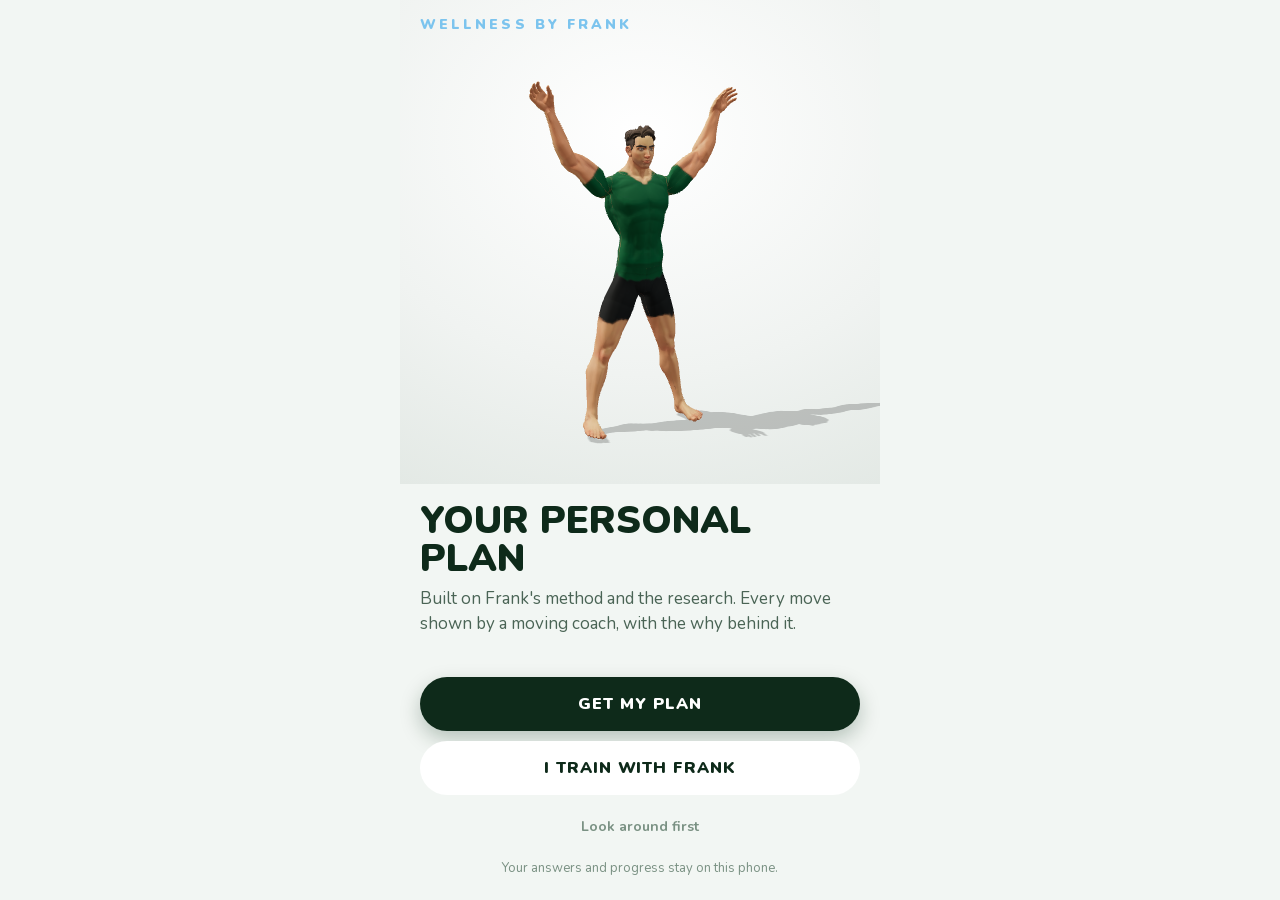
==== commit b97d0c59: "Ready for GitHub Pages: fonts served with the app, no outside requests - fonts/: Nunito and Gilda Di" ====
--- a/index.html
+++ b/index.html
@@ -14,9 +14,8 @@
 <link rel="manifest" href="manifest.webmanifest">
 <link rel="icon" href="img/icon-192.png" type="image/png">
 <link rel="apple-touch-icon" href="img/icon-180.png">
-<link rel="preconnect" href="https://fonts.googleapis.com">
-<link rel="preconnect" href="https://fonts.gstatic.com" crossorigin>
-<link rel="stylesheet" href="https://fonts.googleapis.com/css2?family=Gilda+Display&family=Nunito:wght@400;600;700;800;900&display=swap">
+<link rel="preload" href="fonts/Nunito-latin.woff2" as="font" type="font/woff2" crossorigin>
+<link rel="stylesheet" href="fonts/fonts.css">
 <link rel="stylesheet" href="app.css">
 </head>
 <body>
--- a/fonts/fonts.css
+++ b/fonts/fonts.css
@@ -0,0 +1,34 @@
+/* Frank's two fonts, served with the app so pages load nothing from Google.
+   Nunito (variable, weights 200 to 1000) and Gilda Display: SIL Open Font License 1.1 (OFL-*.txt). */
+@font-face {
+  font-family: 'Nunito';
+  font-style: normal;
+  font-weight: 200 1000;
+  font-display: swap;
+  src: url(Nunito-latin-ext.woff2) format('woff2');
+  unicode-range: U+0100-02BA, U+02BD-02C5, U+02C7-02CC, U+02CE-02D7, U+02DD-02FF, U+0304, U+0308, U+0329, U+1D00-1DBF, U+1E00-1E9F, U+1EF2-1EFF, U+2020, U+20A0-20AB, U+20AD-20C0, U+2113, U+2C60-2C7F, U+A720-A7FF;
+}
+@font-face {
+  font-family: 'Nunito';
+  font-style: normal;
+  font-weight: 200 1000;
+  font-display: swap;
+  src: url(Nunito-latin.woff2) format('woff2');
+  unicode-range: U+0000-00FF, U+0131, U+0152-0153, U+02BB-02BC, U+02C6, U+02DA, U+02DC, U+0304, U+0308, U+0329, U+2000-206F, U+20AC, U+2122, U+2191, U+2193, U+2212, U+2215, U+FEFF, U+FFFD;
+}
+@font-face {
+  font-family: 'Gilda Display';
+  font-style: normal;
+  font-weight: 400;
+  font-display: swap;
+  src: url(GildaDisplay-latin-ext.woff2) format('woff2');
+  unicode-range: U+0100-02BA, U+02BD-02C5, U+02C7-02CC, U+02CE-02D7, U+02DD-02FF, U+0304, U+0308, U+0329, U+1D00-1DBF, U+1E00-1E9F, U+1EF2-1EFF, U+2020, U+20A0-20AB, U+20AD-20C0, U+2113, U+2C60-2C7F, U+A720-A7FF;
+}
+@font-face {
+  font-family: 'Gilda Display';
+  font-style: normal;
+  font-weight: 400;
+  font-display: swap;
+  src: url(GildaDisplay-latin.woff2) format('woff2');
+  unicode-range: U+0000-00FF, U+0131, U+0152-0153, U+02BB-02BC, U+02C6, U+02DA, U+02DC, U+0304, U+0308, U+0329, U+2000-206F, U+20AC, U+2122, U+2191, U+2193, U+2212, U+2215, U+FEFF, U+FFFD;
+}
--- a/app.css
+++ b/app.css
@@ -275,10 +275,10 @@
 .mini .meta { padding: 0 4px; font-size: 13px; }
 
 /* ---- workout detail ---- */
-.wd-media { margin: 0 -16px; position: relative; }
+.wd-media { margin: -16px -16px 0; position: relative; }      /* flush under the status bar */
 .wd-media .fig-box { border-radius: 0; aspect-ratio: 5 / 4; }
 .wd-media img { width: 100%; aspect-ratio: 5 / 4; object-fit: cover; }
-.wd-media .top-bar { position: absolute; left: 8px; right: 8px; top: calc(var(--safe-t) + 8px); z-index: 3; }
+.wd-media .top-bar { position: absolute; left: 8px; right: 8px; top: 8px; z-index: 3; }
 .wd-title { margin: 0; font: 900 30px/1.02 var(--f-display); text-transform: uppercase; }
 .facts { display: flex; flex-wrap: wrap; gap: 8px 16px; color: var(--ink-2); font-size: 15px; }
 .facts span { display: inline-flex; align-items: center; gap: 6px; }
@@ -451,7 +451,9 @@
 .coach-card .cc b { font: 900 24px/1.1 var(--f-display); text-transform: uppercase; }
 .coach-card .cc p { margin: 0; color: var(--ink-d2); font-size: 15px; }
 .welcome-hero { position: relative; flex: 1; min-height: 46vh; margin: calc(-1 * (var(--safe-t) + 10px)) -20px 0; background: linear-gradient(170deg, #12603A 0%, #053A1B 55%, #012D12 100%); overflow: hidden; }
-.welcome-hero .fig-box { position: absolute; inset: 0; aspect-ratio: auto; border-radius: 0; }
+.welcome-hero .fig-box { position: absolute; inset: calc(var(--safe-t) + 40px) 0 0 0; aspect-ratio: auto; border-radius: 0; }
+.welcome-hero:has(.is3d) { background: var(--studio); }
+.welcome-hero .fig-box.is3d { background: transparent !important; }
 .welcome-hero .wm { position: absolute; left: 20px; top: calc(var(--safe-t) + 18px); z-index: 2; }
 .welcome-text { display: flex; flex-direction: column; gap: 8px; }
 .welcome-text h1 { margin: 0; font: 900 38px/1 var(--f-display); text-transform: uppercase; color: var(--ink-d); }
@@ -562,8 +564,8 @@
 .streak svg { width: 22px; height: 22px; color: var(--warn); }
 .chart { width: 100%; height: auto; display: block; overflow: visible; }
 .chart text { font: 700 11px var(--f-body); fill: var(--ink-3); }
-.chart .bar { fill: var(--sky); }
-.chart .bar.dim { fill: var(--sky-lo); }
+.chart .col { fill: var(--sky); }
+.chart .col.dim { fill: var(--sky-lo); }
 .chart .grid { stroke: var(--line); stroke-width: 1; }
 .chart .line { fill: none; stroke: var(--sky); stroke-width: 2.5; stroke-linejoin: round; stroke-linecap: round; }
 .chart .goal { stroke: var(--warn); stroke-width: 1.5; stroke-dasharray: 4 4; }
@@ -618,5 +620,5 @@
 .sources a { color: var(--ink-2); overflow-wrap: anywhere; }
 .sources li.hit a { color: var(--sky); }
 
-@media (min-width: 560px) { .screen { padding-top: calc(var(--safe-t) + 26px); } }
+@media (min-width: 560px) { .screen { padding-top: calc(var(--safe-t) + 26px); } .wd-media { margin-top: -26px; } }
 @media (prefers-reduced-motion: reduce) { *, *::before, *::after { animation: none !important; transition: none !important; } }
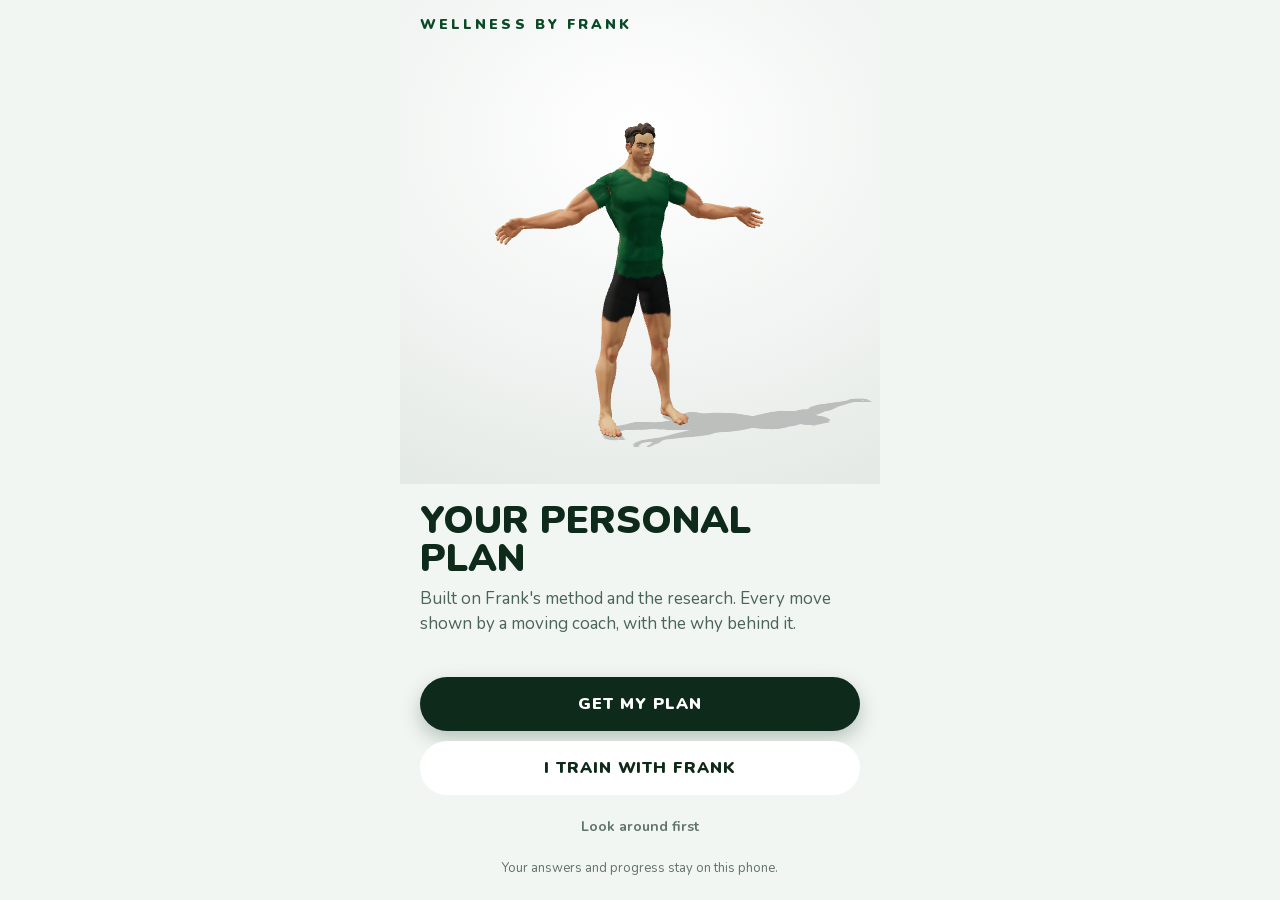
==== commit a1d11833: "Features in their own files: modules plug into app.js through WBF.ext, the build packs what index.ht" ====
--- a/index.html
+++ b/index.html
@@ -38,6 +38,8 @@
 <script src="js/sound.js"></script>
 <script src="js/figure3d.js"></script>
 <script src="js/media.js"></script>
+<!-- modules: features in their own files, before app.js (.claude/skills/frank-module) -->
+<script src="js/links.js"></script>
 <script src="js/app.js"></script>
 <script type="importmap">{ "imports": { "three": "./vendor/three.module.min.js" } }</script>
 <script type="module">
--- a/app.css
+++ b/app.css
@@ -26,7 +26,9 @@
   --paper-3: #E3EAE6;
   --ink-d: #0E2A1A;
   --ink-d2: #4A6455;
-  --ink-d3: #7A9183;
+  --ink-d3: #607468;       /* the quietest text on light: 4.5:1 on paper, white and a picked option */
+  --sky-ink: #3974A1;      /* small sky text on light, and white text on it: 4.5:1 */
+  --green-ink: #267F50;    /* small green text on white */
   --line-d: rgba(1, 45, 18, 0.12);
   --grad: linear-gradient(100deg, #B9E3FA 0%, #7CC4EE 48%, #4C9FD8 100%);
   --studio: radial-gradient(120% 95% at 50% 28%, #FFFFFF 0%, #F0F3F1 52%, #DEE5E0 100%);
@@ -50,11 +52,18 @@
   overscroll-behavior-y: none;
 }
 body.light { background: var(--paper); color: var(--ink-d); }
+/* The app on an iPhone's home screen draws the clock and battery in white over the top of the page
+   (black-translucent in index.html): the light screens keep a dark band behind them. No notch, no band */
+body.light::before { content: ''; position: fixed; left: 0; right: 0; top: 0; z-index: 90; height: var(--safe-t); background: var(--ground); pointer-events: none; }
 img { max-width: 100%; display: block; }
 button, input, select, textarea { font: inherit; color: inherit; }
 button { cursor: pointer; }
 a { color: var(--sky); }
 :focus-visible { outline: 2px solid var(--sky-hi); outline-offset: 3px; border-radius: 6px; }
+body.light :focus-visible { outline-color: var(--sky-lo); }
+body.light .part :focus-visible { outline-color: var(--sky-hi); }
+/* a heading that takes the focus when its screen opens (for a screen reader) is no control: no ring */
+[tabindex="-1"]:focus { outline: none; }
 [hidden] { display: none !important; }
 .sr { position: absolute; width: 1px; height: 1px; overflow: hidden; clip: rect(0 0 0 0); white-space: nowrap; }
 
@@ -118,6 +127,8 @@
 .btn svg { width: 20px; height: 20px; }
 .link { background: none; border: 0; padding: 10px 0; min-height: 44px; color: var(--sky); font: 700 15px/1.2 var(--f-body); display: inline-flex; align-items: center; gap: 6px; text-decoration: none; }
 .link svg { width: 18px; height: 18px; }
+/* a link only some people need (Frank's coach tools): quieter than the screen's own links */
+.link.quiet { align-self: center; color: var(--ink-3); font-size: 14px; }
 .icon-btn { width: 44px; height: 44px; flex: none; display: inline-grid; place-items: center; background: transparent; border: 0; border-radius: 999px; color: inherit; }
 .icon-btn:active { background: var(--ground-3); }
 .icon-btn svg { width: 24px; height: 24px; }
@@ -127,7 +138,7 @@
 .chips { display: flex; gap: 8px; overflow-x: auto; padding: 2px 16px 4px; margin: 0 -16px; scrollbar-width: none; }
 .chips::-webkit-scrollbar { display: none; }
 .chips.wrap { flex-wrap: wrap; overflow: visible; margin: 0; padding: 0; }
-.chip { flex: none; min-height: 38px; padding: 0 15px; border-radius: 999px; background: var(--ground-2); border: 1px solid var(--line); color: var(--ink-2); font: 700 14px/1 var(--f-body); display: inline-flex; align-items: center; gap: 6px; }
+.chip { flex: none; min-height: 44px; padding: 0 15px; border-radius: 999px; background: var(--ground-2); border: 1px solid var(--line); color: var(--ink-2); font: 700 14px/1 var(--f-body); display: inline-flex; align-items: center; gap: 6px; }
 .chip[aria-pressed="true"] { background: var(--sky); border-color: var(--sky); color: var(--on-sky); }
 .chip.dot::before { content: ''; width: 7px; height: 7px; border-radius: 9px; background: var(--sky); }
 .tag { display: inline-flex; align-items: center; gap: 4px; font: 800 11px/1 var(--f-body); letter-spacing: 0.08em; text-transform: uppercase; color: var(--sky); border: 1px solid var(--line-2); border-radius: 999px; padding: 6px 10px; }
@@ -236,7 +247,7 @@
 .day-card .grow b { display: block; font: 900 18px/1.1 var(--f-display); }
 .day-card .grow span { display: block; font-size: 13px; color: var(--ink-3); }
 .day-card.next { border-color: var(--sky); box-shadow: 0 0 0 1px var(--sky) inset; }
-.day-card.done { opacity: 0.75; }
+.day-card.done { opacity: 0.88; }        /* faded, and its small text still 4.5:1 */
 .day-card.rest { background: transparent; border-style: dashed; min-height: 56px; }
 .day-card .state { width: 28px; height: 28px; border-radius: 99px; display: grid; place-items: center; flex: none; box-shadow: inset 0 0 0 1.5px var(--line-2); color: var(--sky); }
 .day-card.done .state { background: var(--sky); color: var(--on-sky); box-shadow: none; }
@@ -280,6 +291,10 @@
 .wd-media img { width: 100%; aspect-ratio: 5 / 4; object-fit: cover; }
 .wd-media .top-bar { position: absolute; left: 8px; right: 8px; top: 8px; z-index: 3; }
 .wd-title { margin: 0; font: 900 30px/1.02 var(--f-display); text-transform: uppercase; }
+/* A title Frank writes can be one long Dutch word: it breaks inside the word (with a hyphen where the browser can)
+   instead of running off the screen. Words under 10 letters never break */
+.wd-title, .done-title, .pc-title { overflow-wrap: anywhere; -webkit-hyphens: auto; hyphens: auto; hyphenate-limit-chars: 10 5 5;
+  -webkit-hyphenate-limit-before: 5; -webkit-hyphenate-limit-after: 5; }
 .facts { display: flex; flex-wrap: wrap; gap: 8px 16px; color: var(--ink-2); font-size: 15px; }
 .facts span { display: inline-flex; align-items: center; gap: 6px; }
 .facts svg { width: 18px; height: 18px; color: var(--sky); }
@@ -308,17 +323,24 @@
 .sheet-body { display: flex; flex-direction: column; gap: 20px; }
 @keyframes rise { from { transform: translateY(24px); opacity: 0.4; } to { transform: none; opacity: 1; } }
 .modal-wrap { position: fixed; inset: 0; z-index: 60; display: grid; place-items: center; padding: 24px; background: var(--scrim); }
-.modal { width: 100%; max-width: 360px; background: var(--ground-2); border: 1px solid var(--line-2); border-radius: 22px; padding: 22px; display: flex; flex-direction: column; gap: 16px; }
+.modal { width: 100%; max-width: 360px; background: var(--ground-2); color: var(--ink); border: 1px solid var(--line-2); border-radius: 22px; padding: 22px; display: flex; flex-direction: column; gap: 16px; }
 .modal .rowx { display: grid; grid-template-columns: repeat(auto-fit, minmax(120px, 1fr)); gap: 10px; }
 .modal .rowx .btn { width: 100%; padding-left: 10px; padding-right: 10px; font-size: 14px; letter-spacing: 0.06em; }
-.toast { position: fixed; left: 50%; bottom: calc(var(--tabbar) + var(--safe-b) + 16px); z-index: 70; transform: translate(-50%, 20px); opacity: 0; pointer-events: none; background: var(--sky); color: var(--on-sky); border-radius: 999px; padding: 12px 18px; font: 800 14px/1.2 var(--f-body); max-width: calc(100% - 32px); text-align: center; transition: opacity 0.2s ease, transform 0.2s ease; }
+/* width: max-content, or left: 50% leaves a long toast half the screen's width and it wraps into a tall blob */
+.toast { position: fixed; left: 50%; bottom: calc(var(--tabbar) + var(--safe-b) + 16px); z-index: 70; transform: translate(-50%, 20px); opacity: 0; pointer-events: none; background: var(--sky); color: var(--on-sky); border-radius: 999px; padding: 12px 18px; font: 800 14px/1.2 var(--f-body); width: max-content; max-width: calc(100% - 32px); text-align: center; transition: opacity 0.2s ease, transform 0.2s ease; }
 .toast.on { opacity: 1; transform: translate(-50%, 0); }
+/* no tab bar: toast() lifts it above the screen's main buttons (a dock, the onboarding's), else it sits low */
+body.notabs .toast { bottom: calc(var(--safe-b) + 24px); }
+/* a new version is in: Plan, Today and Me offer the reload */
+.update-bar { display: flex; align-items: center; justify-content: space-between; gap: 12px; padding: 5px 5px 5px 18px; border-radius: 999px; background: var(--ground-2); border: 1px solid var(--line-2); }
+.update-bar b { font: 800 15px/1.25 var(--f-body); color: var(--ink); min-width: 0; }
+.update-bar .btn { flex: none; }
 
 /* ---- exercise sheet ---- */
 .xs { display: flex; flex-direction: column; gap: 16px; }
 .xs .media .fig-box { aspect-ratio: 5 / 4; }
 .tabs3 { display: grid; grid-template-columns: repeat(3, 1fr); background: var(--ground-2); border-radius: 999px; padding: 4px; border: 1px solid var(--line); }
-.tabs3 button { border: 0; background: none; min-height: 38px; border-radius: 999px; font: 800 14px/1 var(--f-body); color: var(--ink-3); }
+.tabs3 button { border: 0; background: none; min-height: 44px; border-radius: 999px; font: 800 14px/1 var(--f-body); color: var(--ink-3); }
 .tabs3 button[aria-pressed="true"] { background: var(--sky); color: var(--on-sky); }
 .xs-dose { display: flex; justify-content: space-between; align-items: center; padding: 12px 0; border-top: 1px solid var(--line); border-bottom: 1px solid var(--line); }
 .xs-dose .label { color: var(--sky); }
@@ -388,7 +410,7 @@
 .part .sub { font: 400 20px/1.35 var(--f-note); color: var(--sky-hi); letter-spacing: 0; text-transform: none; }
 .ruler-wrap { display: flex; flex-direction: column; align-items: center; gap: 12px; }
 .unit-seg { display: inline-flex; background: var(--paper-3); border-radius: 999px; padding: 3px; }
-.unit-seg button { border: 0; background: none; min-height: 34px; min-width: 56px; border-radius: 999px; font: 800 14px/1 var(--f-body); color: var(--ink-d2); }
+.unit-seg button { border: 0; background: none; min-height: 44px; min-width: 56px; border-radius: 999px; font: 800 14px/1 var(--f-body); color: var(--ink-d2); }
 .unit-seg button[aria-pressed="true"] { background: var(--ink-d); color: #fff; }
 .big-val { font: 900 64px/1 var(--f-display); color: var(--ink-d); font-variant-numeric: tabular-nums; letter-spacing: -0.02em; }
 .big-val small { font: 800 20px/1 var(--f-body); color: var(--ink-d2); margin-left: 4px; letter-spacing: 0; }
@@ -400,9 +422,13 @@
 .infobox { width: 100%; background: var(--paper-2); border-radius: 18px; padding: 14px 16px; box-shadow: 0 2px 10px rgba(1, 45, 18, 0.06); display: flex; flex-direction: column; gap: 6px; }
 .infobox b.big { font: 900 30px/1 var(--f-display); }
 .infobox p { margin: 0; color: var(--ink-d2); font-size: 14px; line-height: 1.4; }
-.bmi-bar { position: relative; height: 10px; border-radius: 9px; background: linear-gradient(90deg, #6EC1E4 0 18%, #3DBE7A 18% 52%, #F2C96B 52% 75%, #E06A5A 75% 100%); margin: 10px 0 4px; }
+/* BMI from 15 to 40: the colours change at 18.5, 25 and 30 (14%, 40% and 60%), where the numbers under the bar sit */
+.bmi-bar { position: relative; height: 10px; border-radius: 9px; background: linear-gradient(90deg, #6EC1E4 0 14%, #3DBE7A 14% 40%, #F2C96B 40% 60%, #E06A5A 60% 100%); margin: 10px 0 4px; }
 .bmi-bar i { position: absolute; top: -5px; width: 4px; height: 20px; border-radius: 3px; background: var(--ink-d); margin-left: -2px; }
-.bmi-scale { display: flex; justify-content: space-between; font-size: 11px; color: var(--ink-d3); font-weight: 700; }
+.bmi-scale { position: relative; height: 1.3em; font-size: 11px; line-height: 1.3; color: var(--ink-d3); font-weight: 700; }
+.bmi-scale span { position: absolute; top: 0; transform: translateX(-50%); }
+.bmi-scale span:first-child { transform: none; }
+.bmi-scale span:last-child { transform: translateX(-100%); }
 .wheel { position: relative; height: 230px; overflow-y: auto; scroll-snap-type: y mandatory; scrollbar-width: none; -webkit-mask-image: linear-gradient(transparent, #000 30%, #000 70%, transparent); mask-image: linear-gradient(transparent, #000 30%, #000 70%, transparent); }
 .wheel::-webkit-scrollbar { display: none; }
 .wheel button { display: block; width: 100%; height: 46px; scroll-snap-align: center; background: none; border: 0; font: 800 24px/46px var(--f-display); color: var(--ink-d3); font-variant-numeric: tabular-nums; }
@@ -422,6 +448,8 @@
 .yn-q p { margin: 0; font-weight: 700; font-size: 15px; line-height: 1.35; }
 .yn-q .unit-seg { align-self: flex-start; }
 .warnbox { border-left: 4px solid var(--warn); background: #FFF8E6; color: #5A4610; border-radius: 12px; padding: 12px 14px; font-size: 14px; line-height: 1.45; margin: 0; }
+/* on a dark screen (Me > Your data when the phone can't save) */
+body:not(.light) .warnbox { background: rgba(242, 201, 107, 0.12); color: var(--ink); }
 .chart-card { background: var(--paper-2); border-radius: 20px; padding: 16px; box-shadow: 0 2px 14px rgba(1, 45, 18, 0.08); }
 .chart-card svg { width: 100%; height: auto; display: block; overflow: visible; }
 .chart-card text { font: 800 11px var(--f-body); fill: var(--ink-d3); }
@@ -444,7 +472,7 @@
 .sum-row { display: flex; justify-content: space-between; gap: 10px; align-items: baseline; padding: 8px 0; border-top: 1px solid var(--line-d); }
 .sum-row span { color: var(--ink-d2); font-size: 15px; }
 .sum-row b { font-weight: 900; text-align: right; }
-.sum-row small { display: block; font-size: 12px; color: #2F9C62; font-weight: 700; }
+.sum-row small { display: block; font-size: 12px; color: var(--green-ink); font-weight: 700; }
 .coach-card { border-radius: 24px; overflow: hidden; background: var(--paper-2); box-shadow: 0 2px 14px rgba(1, 45, 18, 0.08); }
 .coach-card img { width: 100%; aspect-ratio: 1; object-fit: cover; }
 .coach-card .cc { padding: 16px 18px 18px; display: flex; flex-direction: column; gap: 6px; }
@@ -454,7 +482,9 @@
 .welcome-hero .fig-box { position: absolute; inset: calc(var(--safe-t) + 40px) 0 0 0; aspect-ratio: auto; border-radius: 0; }
 .welcome-hero:has(.is3d) { background: var(--studio); }
 .welcome-hero .fig-box.is3d { background: transparent !important; }
-.welcome-hero .wm { position: absolute; left: 20px; top: calc(var(--safe-t) + 18px); z-index: 2; }
+.welcome-hero .wm { position: absolute; left: 20px; top: calc(var(--safe-t) + 18px); z-index: 2; color: var(--sky-hi); }
+/* on the light studio behind the coach: Frank's deep green, as in his light logo (img/brand/*-light.svg) */
+.welcome-hero:has(.is3d) .wm { color: var(--ground-3); }
 .welcome-text { display: flex; flex-direction: column; gap: 8px; }
 .welcome-text h1 { margin: 0; font: 900 38px/1 var(--f-display); text-transform: uppercase; color: var(--ink-d); }
 .welcome-text p { margin: 0; color: var(--ink-d2); font-size: 17px; }
@@ -462,12 +492,13 @@
 /* ---- paywall ---- */
 .pay { display: flex; flex-direction: column; gap: 16px; }
 .pay h1 { margin: 0; font: 900 32px/1.05 var(--f-display); text-transform: uppercase; text-align: center; }
+.pay .ob-sub { text-align: center; }
 .plan-opt { display: flex; align-items: center; gap: 12px; width: 100%; text-align: left; padding: 16px; border-radius: 18px; background: var(--paper-2); border: 2px solid var(--paper-3); color: var(--ink-d); position: relative; }
 .plan-opt b { display: block; font: 900 18px/1.2 var(--f-display); }
 .plan-opt span { display: block; color: var(--ink-d2); font-size: 14px; }
 .plan-opt .pw { margin-left: auto; text-align: right; font: 800 14px/1.2 var(--f-body); color: var(--ink-d2); white-space: nowrap; flex: none; }
 .plan-opt[aria-pressed="true"] { border-color: var(--sky-lo); background: #EAF5FC; }
-.plan-opt .hot { position: absolute; right: 14px; top: -10px; background: var(--sky-lo); color: #fff; font: 900 10px/1 var(--f-body); letter-spacing: 0.1em; padding: 5px 8px; border-radius: 6px; text-transform: uppercase; }
+.plan-opt .hot { position: absolute; right: 14px; top: -10px; background: var(--sky-ink); color: #fff; font: 900 10px/1 var(--f-body); letter-spacing: 0.1em; padding: 5px 8px; border-radius: 6px; text-transform: uppercase; }
 .perks { list-style: none; margin: 0; padding: 0; display: flex; flex-direction: column; gap: 10px; }
 .perks li { display: flex; gap: 10px; align-items: flex-start; color: var(--ink-d); font-weight: 600; }
 .perks li svg { width: 20px; height: 20px; color: #2F9C62; flex: none; margin-top: 1px; stroke-width: 2.6; }
@@ -547,7 +578,7 @@
 .meal-top { display: flex; gap: 10px; align-items: baseline; }
 .meal-top b { font-weight: 700; flex: 1; min-width: 0; overflow-wrap: anywhere; }
 .toggles { display: flex; gap: 8px; flex-wrap: wrap; }
-.toggle { min-height: 36px; padding: 0 14px; border-radius: 999px; border: 1.5px solid var(--line-2); background: none; color: var(--ink-2); font: 700 13px/1 var(--f-body); display: inline-flex; align-items: center; gap: 6px; }
+.toggle { min-height: 44px; padding: 0 14px; border-radius: 999px; border: 1.5px solid var(--line-2); background: none; color: var(--ink-2); font: 700 13px/1 var(--f-body); display: inline-flex; align-items: center; gap: 6px; }
 .toggle[aria-pressed="true"] { border-color: var(--sky); color: var(--sky); background: var(--ground-3); }
 .toggle svg { width: 14px; height: 14px; }
 
@@ -576,18 +607,21 @@
 .wt-top { display: flex; justify-content: space-between; align-items: flex-end; gap: 12px; }
 .wt-top b { font: 900 34px/1 var(--f-display); font-variant-numeric: tabular-nums; }
 .wt-top b small { font: 800 15px/1 var(--f-body); color: var(--ink-3); margin-left: 3px; }
-.dark-bmi { position: relative; height: 8px; border-radius: 9px; background: linear-gradient(90deg, #6EC1E4 0 18%, #3DBE7A 18% 52%, #F2C96B 52% 75%, #E06A5A 75% 100%); }
+.dark-bmi { position: relative; height: 8px; border-radius: 9px; background: linear-gradient(90deg, #6EC1E4 0 14%, #3DBE7A 14% 40%, #F2C96B 40% 60%, #E06A5A 60% 100%); }   /* as .bmi-bar */
 .dark-bmi i { position: absolute; top: -5px; width: 4px; height: 18px; border-radius: 3px; background: #fff; margin-left: -2px; }
-.switch { width: 52px; height: 32px; border-radius: 999px; border: 0; background: var(--ground-3); position: relative; flex: none; box-shadow: inset 0 0 0 1.5px var(--line-2); }
-.switch::after { content: ''; position: absolute; top: 4px; left: 4px; width: 24px; height: 24px; border-radius: 99px; background: var(--ink-3); transition: transform 0.18s ease, background 0.18s ease; }
-.switch[aria-checked="true"] { background: var(--sky); box-shadow: none; }
+/* a 52 x 44 button for the finger; the track it draws stays 32 px tall */
+.switch { width: 52px; height: 44px; padding: 0; border: 0; border-radius: 999px; background: none; position: relative; flex: none; }
+.switch::before { content: ''; position: absolute; left: 0; right: 0; top: 6px; height: 32px; border-radius: 999px; background: var(--ground-3); box-shadow: inset 0 0 0 1.5px var(--line-2); transition: background 0.18s ease; }
+.switch::after { content: ''; position: absolute; top: 10px; left: 4px; width: 24px; height: 24px; border-radius: 99px; background: var(--ink-3); transition: transform 0.18s ease, background 0.18s ease; }
+.switch[aria-checked="true"]::before { background: var(--sky); box-shadow: none; }
 .switch[aria-checked="true"]::after { transform: translateX(20px); background: var(--on-sky); }
+.switch[disabled] { opacity: 0.55; }
 .set-row { display: flex; align-items: center; gap: 8px 12px; min-height: 58px; padding: 8px 0; flex-wrap: wrap; }
 .set-row > div { flex: 1 1 140px; min-width: 0; }
 .set-row > .seg { margin-left: auto; }
 .set-row b { display: block; font-weight: 700; }
 .seg { display: inline-flex; background: var(--ground-3); border-radius: 999px; padding: 3px; flex: none; flex-wrap: wrap; }
-.seg button { border: 0; background: none; min-height: 36px; min-width: 46px; padding: 0 11px; border-radius: 999px; font: 800 13px/1 var(--f-body); color: var(--ink-2); }
+.seg button { border: 0; background: none; min-height: 44px; min-width: 46px; padding: 0 11px; border-radius: 999px; font: 800 13px/1 var(--f-body); color: var(--ink-2); }
 .seg button[aria-pressed="true"] { background: var(--sky); color: var(--on-sky); }
 .field { display: flex; flex-direction: column; gap: 6px; }
 .field label { font: 800 12px/1.2 var(--f-body); letter-spacing: 0.12em; text-transform: uppercase; color: var(--sky); }
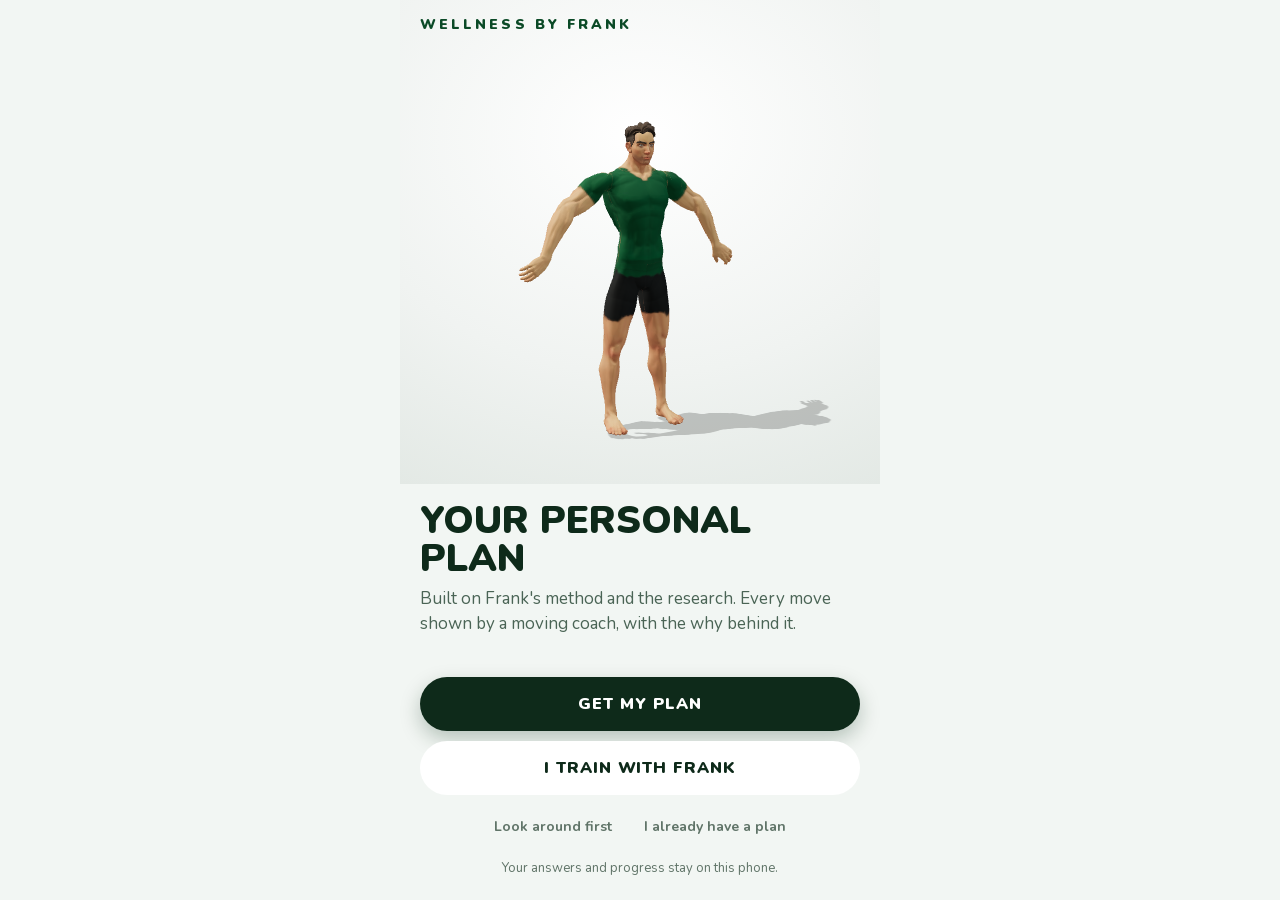
==== commit aee367b1: "Keep my progress: a backup file, a move link to another browser or phone, a warning in Instagram's b" ====
--- a/index.html
+++ b/index.html
@@ -40,6 +40,7 @@
 <script src="js/media.js"></script>
 <!-- modules: features in their own files, before app.js (.claude/skills/frank-module) -->
 <script src="js/links.js"></script>
+<script src="js/keep.js"></script>
 <script src="js/app.js"></script>
 <script type="importmap">{ "imports": { "three": "./vendor/three.module.min.js" } }</script>
 <script type="module">
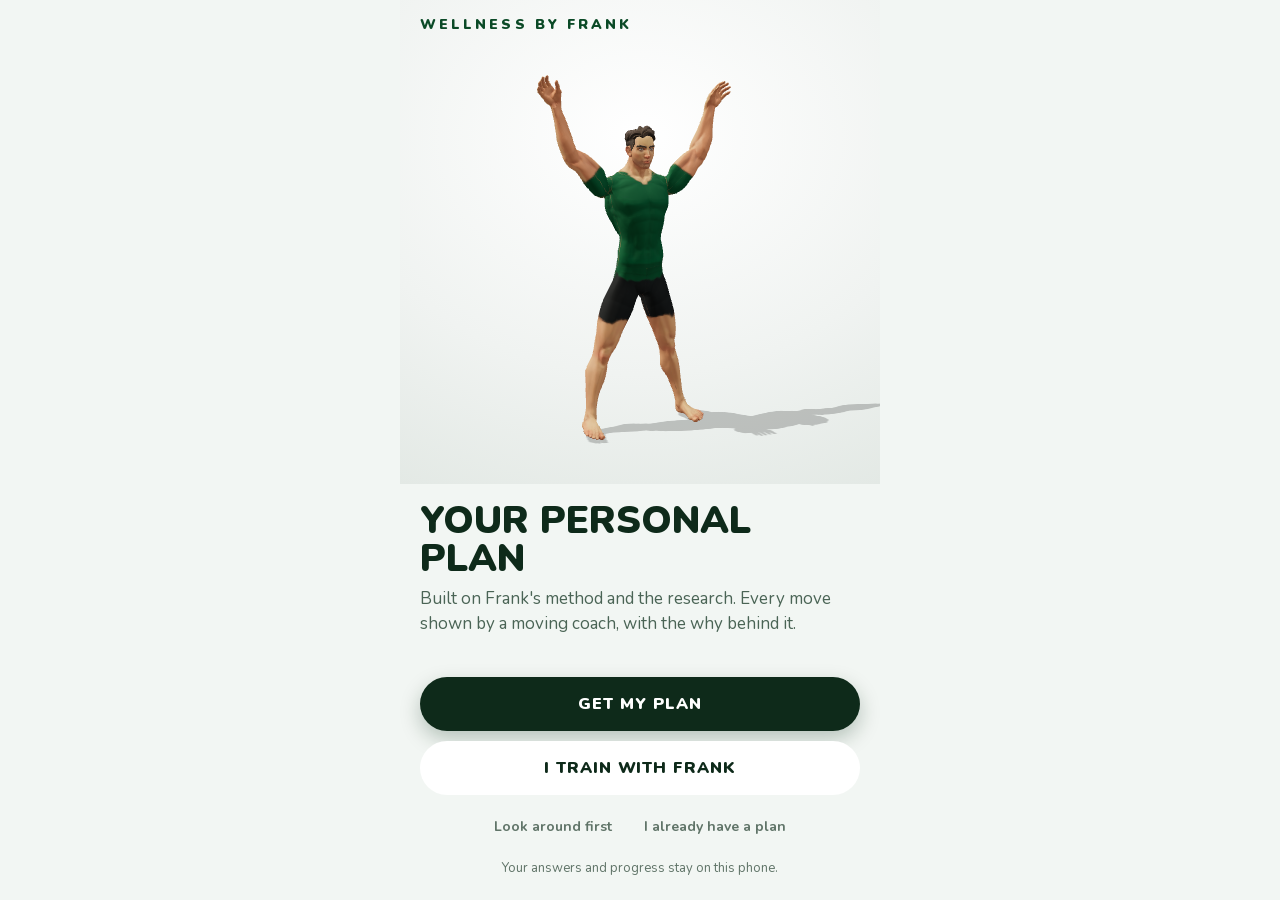
==== commit 03e70de1: "Fast start: new members train Day 1 after eight questions, the rest comes after it - js/onboard-flow" ====
--- a/index.html
+++ b/index.html
@@ -41,6 +41,7 @@
 <!-- modules: features in their own files, before app.js (.claude/skills/frank-module) -->
 <script src="js/links.js"></script>
 <script src="js/keep.js"></script>
+<script src="js/onboard-flow.js"></script>
 <script src="js/app.js"></script>
 <script type="importmap">{ "imports": { "three": "./vendor/three.module.min.js" } }</script>
 <script type="module">
--- a/app.css
+++ b/app.css
@@ -364,6 +364,7 @@
 .ob-prog { flex: 1; display: grid; grid-template-columns: repeat(3, 1fr); gap: 6px; }
 .ob-prog i { height: 4px; border-radius: 9px; background: var(--paper-3); overflow: hidden; position: relative; }
 .ob-prog i b { position: absolute; inset: 0; width: 0; background: var(--sky-lo); border-radius: 9px; transition: width 0.3s ease; }
+.ob-prog.one { grid-template-columns: 1fr; }
 .ob-skip { font: 700 14px/1 var(--f-body); color: var(--ink-d3); background: none; border: 0; min-height: 44px; padding: 0 6px; }
 .ob-q { margin: 0; font: 900 30px/1.12 var(--f-display); letter-spacing: -0.015em; color: var(--ink-d); text-wrap: balance; }
 .ob-q em { font-style: normal; color: var(--sky-lo); }
@@ -473,12 +474,26 @@
 .sum-row span { color: var(--ink-d2); font-size: 15px; }
 .sum-row b { font-weight: 900; text-align: right; }
 .sum-row small { display: block; font-size: 12px; color: var(--green-ink); font-weight: 700; }
+/* the fast start's "Your first week" (js/onboard-flow.js), a light screen: Day 1's first move, then week 1's sessions */
+.reveal-fig { position: relative; flex: none; aspect-ratio: 16 / 10; border-radius: 22px; overflow: hidden; background: var(--studio); }
+.reveal-fig .fig-box { position: absolute; inset: 0; aspect-ratio: auto; border-radius: 0; background: transparent; }
+.reveal-fig .cap { position: absolute; left: 12px; bottom: 12px; z-index: 2; max-width: calc(100% - 24px); background: rgba(255, 255, 255, 0.92); color: var(--ink-d); font: 800 13px/1.25 var(--f-body); padding: 7px 10px; border-radius: 10px; }
+.wk1 { display: flex; flex-direction: column; }
+.wk1-day { display: flex; align-items: center; gap: 12px; padding: 8px 0; border-top: 1px solid var(--line-d); }
+.wk1-day:first-child { border-top: 0; padding-top: 0; }
+.wk1-day .thumb { width: 52px; height: 52px; border-radius: 12px; background: var(--studio); }
+.wk1-day .grow b { display: block; font: 900 17px/1.15 var(--f-display); color: var(--ink-d); }
+.wk1-day .grow span { display: block; font-size: 14px; color: var(--ink-d2); }
+.wk1-day .mins { font-weight: 800; color: var(--ink-d); white-space: nowrap; }
+.reveal-level { margin: 0; font-size: 14px; line-height: 1.4; color: var(--ink-d2); }
 .coach-card { border-radius: 24px; overflow: hidden; background: var(--paper-2); box-shadow: 0 2px 14px rgba(1, 45, 18, 0.08); }
 .coach-card img { width: 100%; aspect-ratio: 1; object-fit: cover; }
 .coach-card .cc { padding: 16px 18px 18px; display: flex; flex-direction: column; gap: 6px; }
 .coach-card .cc b { font: 900 24px/1.1 var(--f-display); text-transform: uppercase; }
 .coach-card .cc p { margin: 0; color: var(--ink-d2); font-size: 15px; }
 .welcome-hero { position: relative; flex: 1; min-height: 46vh; margin: calc(-1 * (var(--safe-t) + 10px)) -20px 0; background: linear-gradient(170deg, #12603A 0%, #053A1B 55%, #012D12 100%); overflow: hidden; }
+/* a card under the coach (the welcome.top slot, a module's) takes its room from the coach: the heading stays above the buttons */
+.ob:has(> [data-slot="welcome.top"]) .welcome-hero { min-height: 28vh; }
 .welcome-hero .fig-box { position: absolute; inset: calc(var(--safe-t) + 40px) 0 0 0; aspect-ratio: auto; border-radius: 0; }
 .welcome-hero:has(.is3d) { background: var(--studio); }
 .welcome-hero .fig-box.is3d { background: transparent !important; }
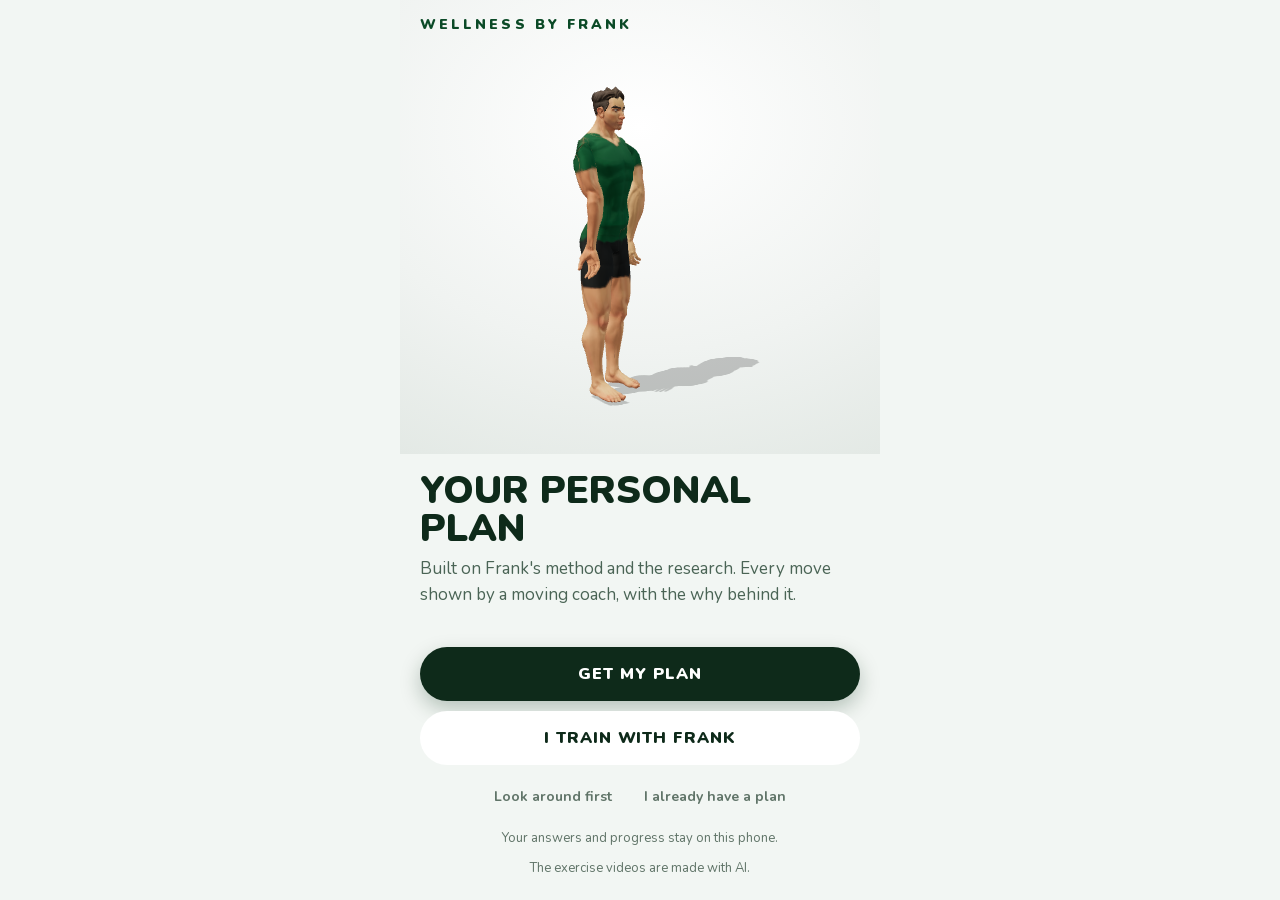
==== commit d14a8aaf: "Book a session: free for everyone, in the app, and Frank's requests behind a PIN Victor, 24 October:" ====
--- a/index.html
+++ b/index.html
@@ -42,6 +42,7 @@
 <script src="js/links.js"></script>
 <script src="js/keep.js"></script>
 <script src="js/onboard-flow.js"></script>
+<script src="js/booking.js"></script>
 <script src="js/app.js"></script>
 <script type="importmap">{ "imports": { "three": "./vendor/three.module.min.js" } }</script>
 <script type="module">
--- a/app.css
+++ b/app.css
@@ -32,6 +32,7 @@
   --line-d: rgba(1, 45, 18, 0.12);
   --grad: linear-gradient(100deg, #B9E3FA 0%, #7CC4EE 48%, #4C9FD8 100%);
   --studio: radial-gradient(120% 95% at 50% 28%, #FFFFFF 0%, #F0F3F1 52%, #DEE5E0 100%);
+  --clip-wall: #D3D3C7;   /* the studio wall at the top of the clips of a real person (js/media.js) */
   --f-display: 'Nunito', ui-rounded, 'Arial Rounded MT Bold', system-ui, sans-serif;
   --f-body: 'Nunito', ui-rounded, system-ui, -apple-system, 'Segoe UI', Roboto, sans-serif;
   --f-note: 'Gilda Display', 'Didot', 'Bodoni 72', Georgia, serif;
@@ -187,12 +188,29 @@
 .fig-box.tall { aspect-ratio: 1 / 1; }
 .fig-box .fig, .fig-box .fig3d, .fig-box video { position: absolute; inset: 0; width: 100%; height: 100%; }
 .fig-box video { object-fit: contain; }
+.fig-box[data-deco] video { object-fit: cover; }   /* the pictures on the welcome screen, the cards and a workout fill their box; the sheet and the player show the whole move */
 .fig3d { display: block; width: 100%; height: 100%; }
 .media { position: relative; }
 .media .turn { position: absolute; right: 10px; bottom: 10px; }
 .turn svg { width: 22px; height: 22px; }
 .media .tags-on { position: absolute; left: 10px; top: 10px; display: flex; gap: 6px; }
 .media .tags-on .tag { background: rgba(255, 255, 255, 0.85); color: var(--ink-d); border-color: transparent; }
+/* an AI-made clip says so wherever it plays (ai: true in js/media.js), and is never tagged Frank */
+/* Frank's video from YouTube in the How-to tab: a panel until the person taps play, then YouTube's player */
+.fig-box.yt, .xs .media .fig-box.yt { aspect-ratio: 16 / 9; display: grid; place-items: center; background: var(--ground-2); }
+.fig-box.yt iframe { position: absolute; inset: 0; width: 100%; height: 100%; border: 0; }
+.yt-play { display: inline-flex; flex-direction: column; align-items: center; gap: 10px; min-height: 44px; padding: 8px 16px; background: none; border: 0; color: var(--ink); font: 800 15px/1.2 var(--f-body); }
+.yt-play svg { width: 56px; height: 56px; padding: 15px 13px 15px 17px; border-radius: 50%; background: var(--sky); color: var(--on-sky); }
+.yt-note { position: absolute; left: 0; right: 0; bottom: 10px; text-align: center; font-size: 12px; color: var(--ink-3); pointer-events: none; }
+.yt-out { display: block; text-align: center; font-size: 14px; color: var(--sky); padding: 6px 0; }
+/* How-to while Frank's video is to come: a note, not a button */
+.soon-in { display: flex; flex-direction: column; align-items: center; gap: 8px; padding: 0 24px; text-align: center; color: var(--ink); }
+.soon-in svg { width: 44px; height: 44px; padding: 11px; border-radius: 50%; background: var(--ground-3); color: var(--ink-3); }
+.soon-in b { font: 800 15px/1.25 var(--f-body); }
+.soon-in span { font-size: 13px; line-height: 1.35; color: var(--ink-3); }
+/* the Muscle tab: the muscles the move works, front and back, standing still */
+.fig-box.mus-box { display: flex; align-items: center; justify-content: center; gap: 4px; padding: 3% 0; background: var(--studio); }
+.fig-box.mus-box img { height: 100%; width: auto; aspect-ratio: 1 / 2; object-fit: contain; }
 
 /* ---- tab bar ---- */
 .tabs { position: fixed; left: 0; right: 0; bottom: 0; z-index: 20; padding-bottom: var(--safe-b); background: rgba(1, 45, 18, 0.94); -webkit-backdrop-filter: blur(10px); backdrop-filter: blur(10px); border-top: 1px solid var(--line); }
@@ -474,8 +492,11 @@
 .sum-row span { color: var(--ink-d2); font-size: 15px; }
 .sum-row b { font-weight: 900; text-align: right; }
 .sum-row small { display: block; font-size: 12px; color: var(--green-ink); font-weight: 700; }
-/* the fast start's "Your first week" (js/onboard-flow.js), a light screen: Day 1's first move, then week 1's sessions */
-.reveal-fig { position: relative; flex: none; aspect-ratio: 16 / 10; border-radius: 22px; overflow: hidden; background: var(--studio); }
+/* the fast start's "Your first week" (js/onboard-flow.js), a light screen: Day 1's first move, then the safety rows, week 1's
+   sessions and the level. The free trial's line sits with the buttons (.ob-cta), above Start Day 1 */
+.reveal-fig { position: relative; flex: none; aspect-ratio: 2 / 1; border-radius: 22px; overflow: hidden; background: var(--studio); }
+.reveal .summary > .sum-row:first-child { border-top: 0; padding-top: 0; }
+.reveal .sum-row + .between { border-top: 1px solid var(--line-d); padding-top: 14px; }
 .reveal-fig .fig-box { position: absolute; inset: 0; aspect-ratio: auto; border-radius: 0; background: transparent; }
 .reveal-fig .cap { position: absolute; left: 12px; bottom: 12px; z-index: 2; max-width: calc(100% - 24px); background: rgba(255, 255, 255, 0.92); color: var(--ink-d); font: 800 13px/1.25 var(--f-body); padding: 7px 10px; border-radius: 10px; }
 .wk1 { display: flex; flex-direction: column; }
@@ -486,6 +507,14 @@
 .wk1-day .grow span { display: block; font-size: 14px; color: var(--ink-d2); }
 .wk1-day .mins { font-weight: 800; color: var(--ink-d); white-space: nowrap; }
 .reveal-level { margin: 0; font-size: 14px; line-height: 1.4; color: var(--ink-d2); }
+/* a short phone (iPhone SE, or Safari's bars): a lower picture and tighter rows, so the week starts above the buttons */
+@media (max-height: 720px) {
+  .reveal { gap: 12px; }
+  .reveal-fig { aspect-ratio: 5 / 2; }
+  .reveal .summary { padding: 14px; gap: 10px; }
+  .wk1-day { padding: 5px 0; }
+  .wk1-day .thumb { width: 44px; height: 44px; }
+}
 .coach-card { border-radius: 24px; overflow: hidden; background: var(--paper-2); box-shadow: 0 2px 14px rgba(1, 45, 18, 0.08); }
 .coach-card img { width: 100%; aspect-ratio: 1; object-fit: cover; }
 .coach-card .cc { padding: 16px 18px 18px; display: flex; flex-direction: column; gap: 6px; }
@@ -497,6 +526,8 @@
 .welcome-hero .fig-box { position: absolute; inset: calc(var(--safe-t) + 40px) 0 0 0; aspect-ratio: auto; border-radius: 0; }
 .welcome-hero:has(.is3d) { background: var(--studio); }
 .welcome-hero .fig-box.is3d { background: transparent !important; }
+.welcome-hero:has(.is3d > video) { background: var(--clip-wall); }   /* a clip of a real person fills the picture, under the wordmark on its wall's colour */
+.welcome-hero .fig-box:has(> video)::after { content: ''; position: absolute; left: 0; right: 0; top: 0; height: 32px; background: linear-gradient(var(--clip-wall), rgba(211, 211, 199, 0)); pointer-events: none; }
 .welcome-hero .wm { position: absolute; left: 20px; top: calc(var(--safe-t) + 18px); z-index: 2; color: var(--sky-hi); }
 /* on the light studio behind the coach: Frank's deep green, as in his light logo (img/brand/*-light.svg) */
 .welcome-hero:has(.is3d) .wm { color: var(--ground-3); }
@@ -654,6 +685,24 @@
 /* ---- frank ---- */
 .frank-hero { margin: calc(-1 * (var(--safe-t) + 16px)) -16px 0; position: relative; }
 .frank-hero img { width: 100%; aspect-ratio: 1; object-fit: cover; }
+/* the Frank tab: the big W, his training, the in-person offer, what's coming */
+.frank-w { margin: 4px 0 2px; line-height: 0; }
+.frank-w img { width: min(78%, 360px); height: auto; }
+.creds { list-style: none; margin: 0; padding: 0; border-top: 1px solid var(--line); }
+.creds li, .soon li { display: flex; flex-direction: column; gap: 2px; padding: 12px 0; border-bottom: 1px solid var(--line); }
+.creds b, .soon b { font: 800 15px/1.3 var(--f-body); color: var(--ink); }
+.creds span, .soon span { font-size: 14px; color: var(--ink-3); }
+.soon { list-style: none; margin: 0; padding: 0; }
+.soon li:last-child { border-bottom: 0; }
+.offer-price { display: flex; align-items: flex-end; gap: 12px; }
+.offer-price b { font: 900 48px/0.9 var(--f-display); color: var(--sky); font-variant-numeric: tabular-nums; letter-spacing: -0.02em; }
+.offer-price span { font: 800 12px/1.35 var(--f-body); letter-spacing: 0.08em; text-transform: uppercase; color: var(--ink-2); }
+.offer-price s { color: var(--ink-3); font-size: 14px; letter-spacing: 0; }
+.offer-steps { list-style: none; margin: 0; padding: 0; counter-reset: st; }
+.offer-steps li { counter-increment: st; display: grid; grid-template-columns: 28px 1fr; column-gap: 10px; padding: 8px 0; }
+.offer-steps li::before { content: counter(st); grid-row: span 2; width: 28px; height: 28px; border-radius: 50%; border: 1px solid var(--line-2); color: var(--sky); font: 900 14px/26px var(--f-display); text-align: center; }
+.offer-steps b { font: 800 15px/1.3 var(--f-body); color: var(--ink); }
+.offer-steps span { font-size: 14px; color: var(--ink-2); }
 .method { display: flex; flex-direction: column; gap: 4px; padding: 14px 0; }
 .handle { font: 800 17px/1.2 var(--f-body); color: var(--ink); user-select: all; -webkit-user-select: all; }
 .coach-row { display: flex; flex-direction: column; gap: 10px; padding: 14px 0; }
@@ -668,6 +717,20 @@
 .sources { margin: 0; padding-left: 22px; display: flex; flex-direction: column; gap: 10px; color: var(--ink-2); font-size: 14px; }
 .sources a { color: var(--ink-2); overflow-wrap: anywhere; }
 .sources li.hit a { color: var(--sky); }
+/* booking (js/booking.js): the visitor's form and Frank's requests screen */
+.bk-goal { min-height: 96px; padding: 14px 16px; resize: vertical; line-height: 1.4; }
+.bk-check { display: flex; align-items: center; gap: 12px; min-height: 44px; font: 700 15px/1.3 var(--f-body); color: var(--ink); }
+.bk-check input { width: 24px; height: 24px; margin: 0; flex: none; accent-color: var(--sky); }
+.bk-req { display: flex; flex-direction: column; align-items: flex-start; gap: 4px; padding: 14px 0; }
+.bk-req > b { font: 800 16px/1.3 var(--f-body); color: var(--ink); }
+.bk-req .rowx { margin-top: 6px; }
+.bk-reach { padding: 4px 0; overflow-wrap: anywhere; }
+.bk-goaltext { white-space: pre-line; overflow-wrap: anywhere; }
+.bk-day { display: grid; grid-template-columns: minmax(0, 1fr) auto minmax(0, 1fr); gap: 4px 8px; align-items: center; }
+.bk-day > span:first-child { grid-column: 1 / 3; font: 800 14px/1.2 var(--f-body); color: var(--ink); }
+.bk-day > .btn { grid-column: 3; grid-row: 1; justify-self: end; }
+.bk-day .input { min-width: 0; padding: 0 10px; color-scheme: dark; }
+.bk-day > span[aria-hidden] { color: var(--ink-3); font-size: 14px; }
 
 @media (min-width: 560px) { .screen { padding-top: calc(var(--safe-t) + 26px); } .wd-media { margin-top: -26px; } }
 @media (prefers-reduced-motion: reduce) { *, *::before, *::after { animation: none !important; transition: none !important; } }
